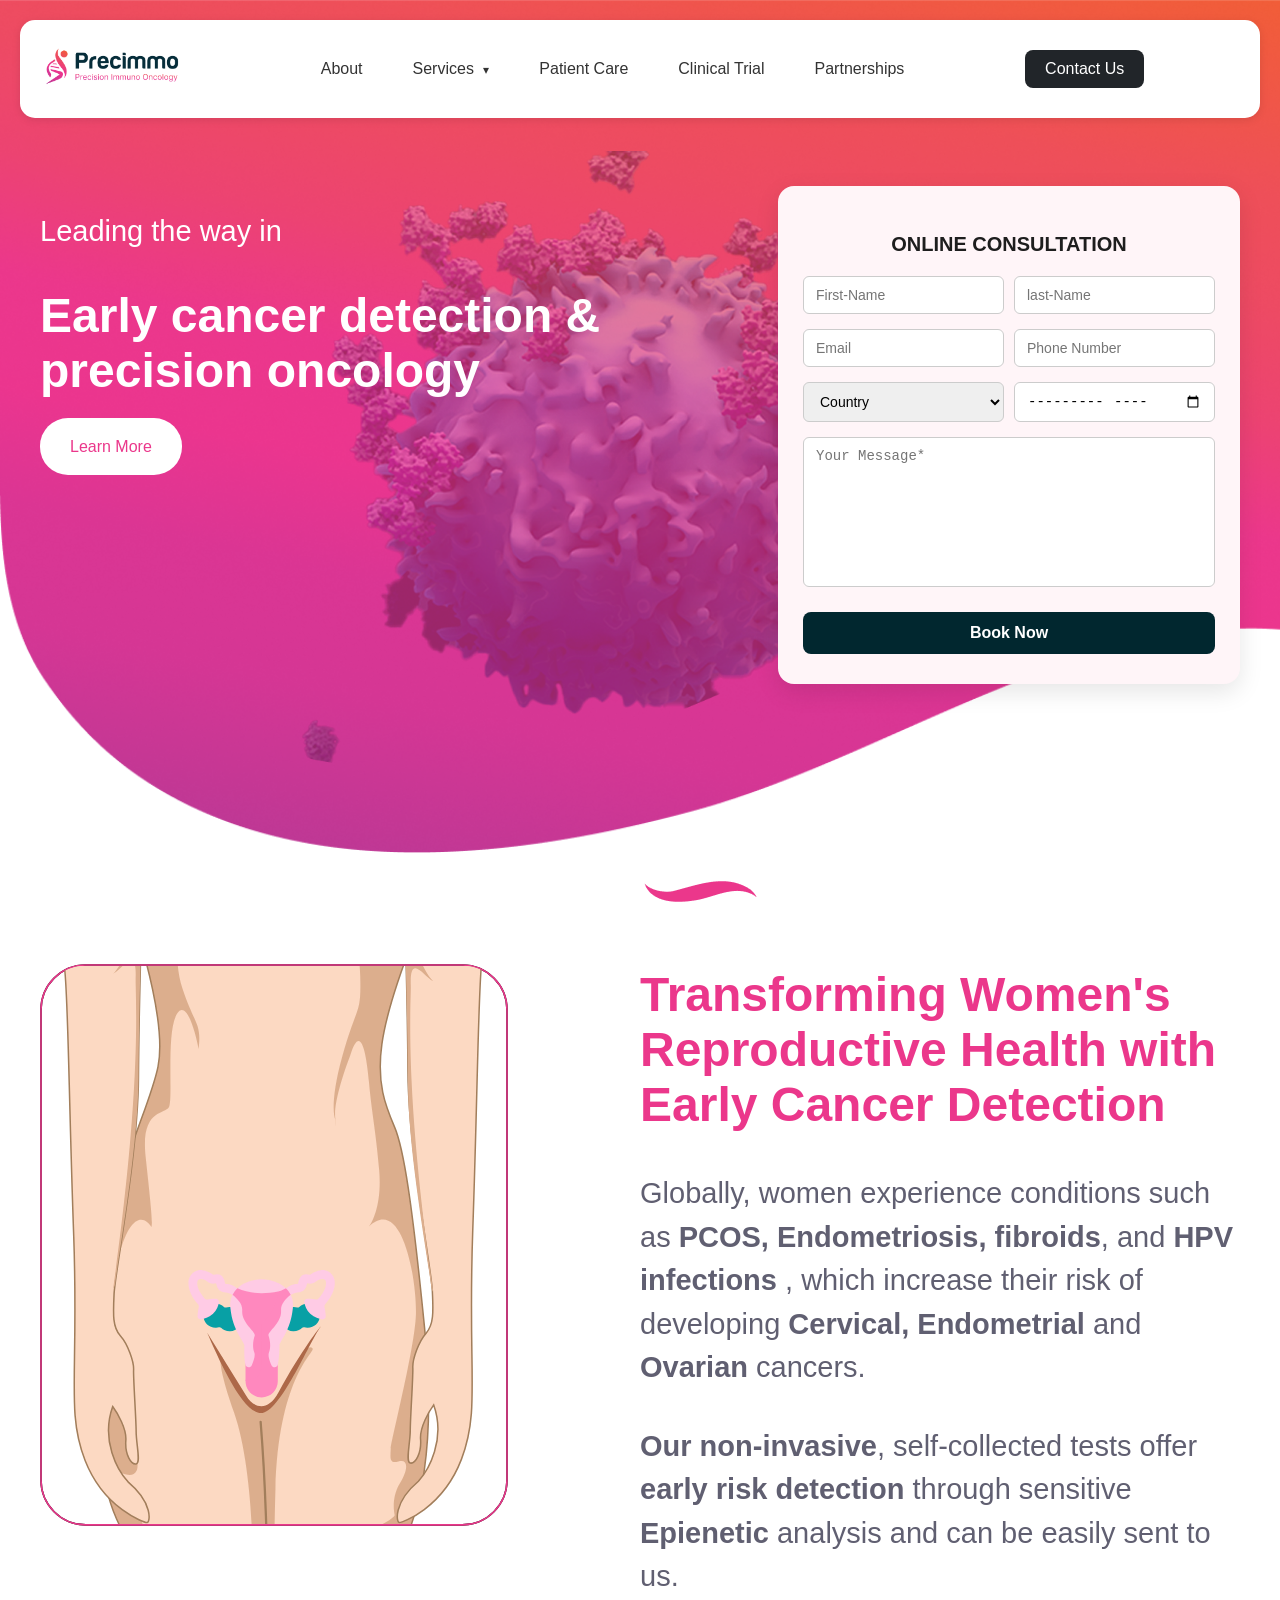
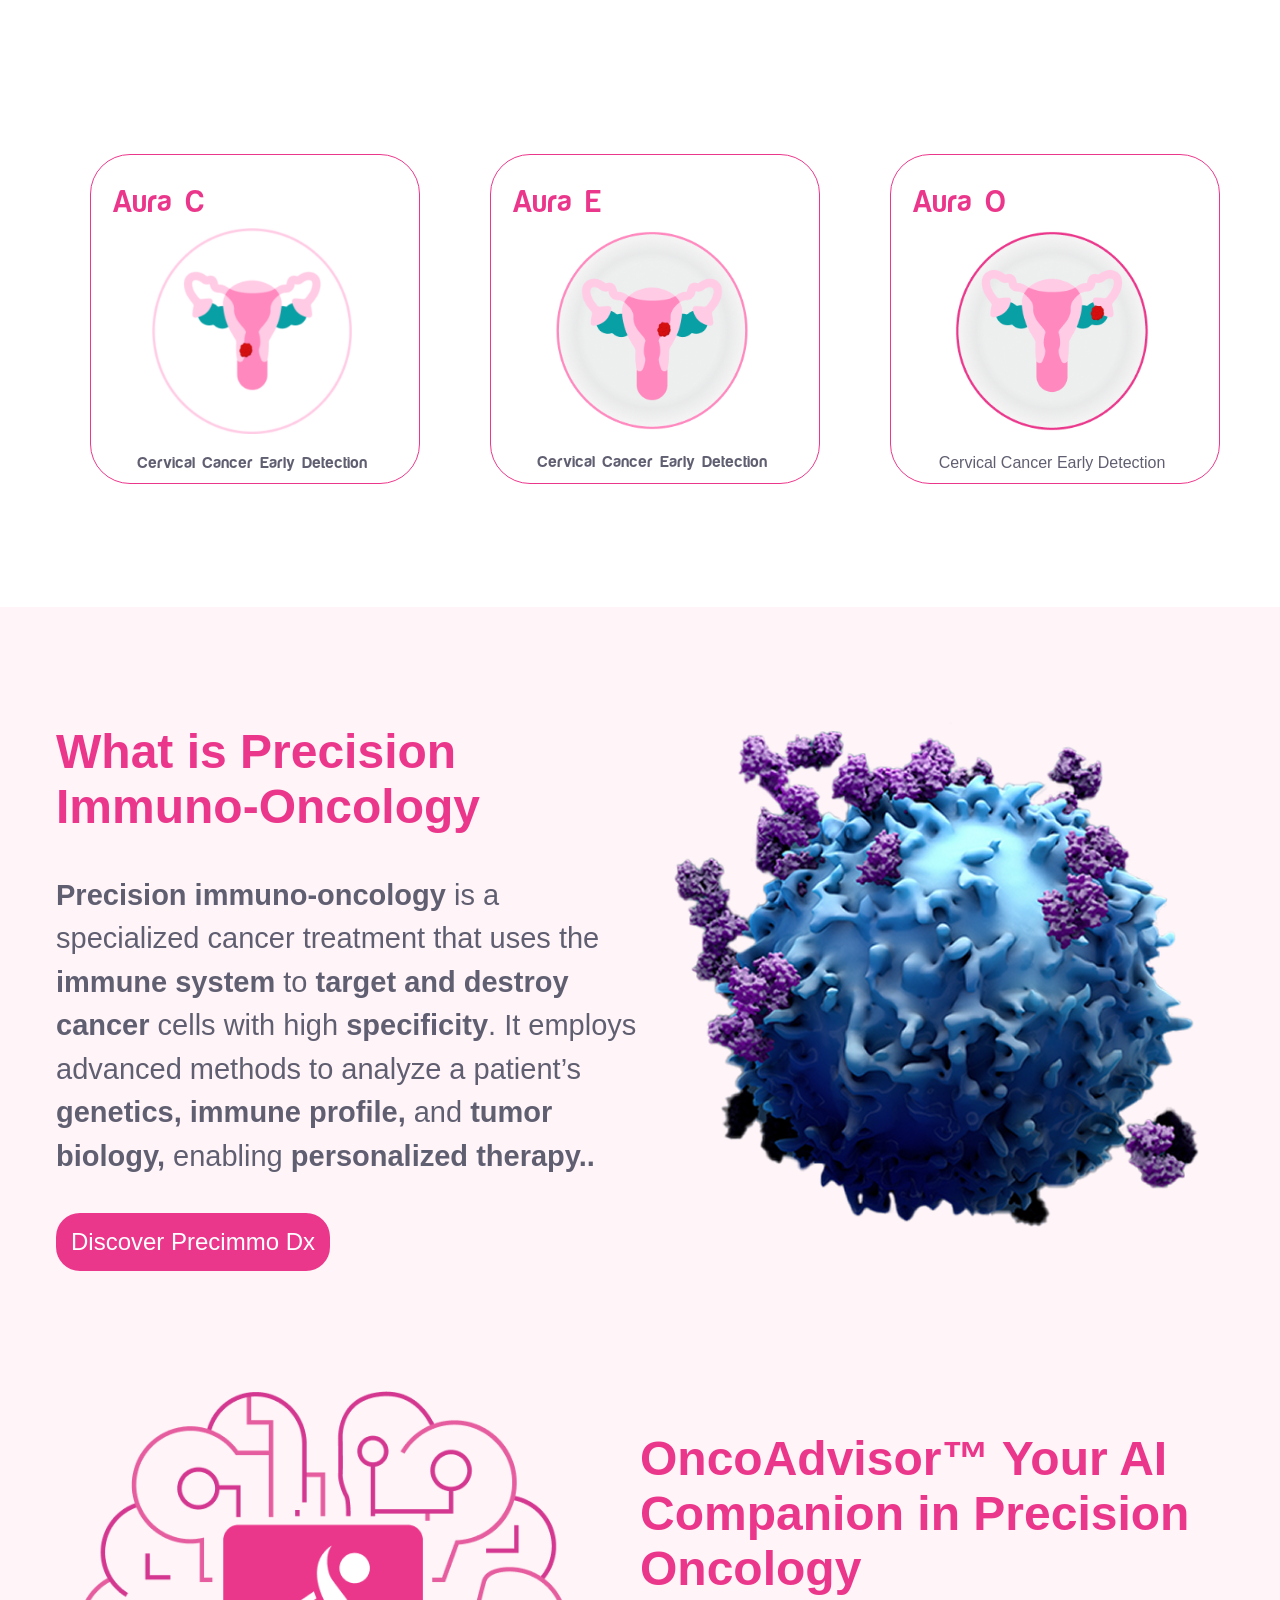
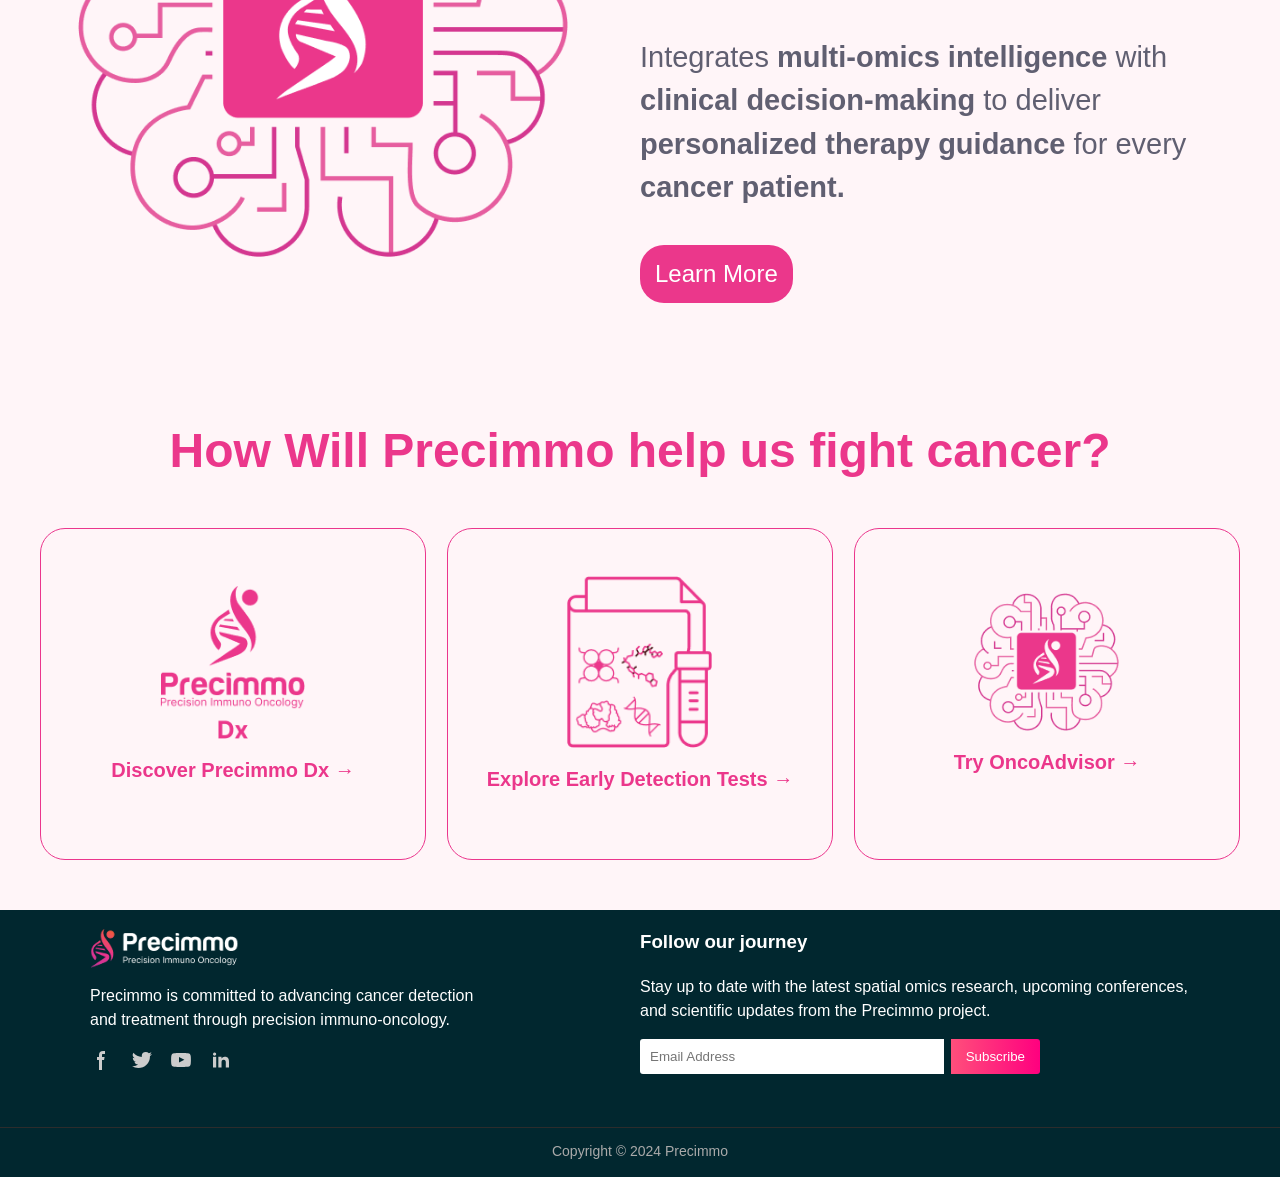
==== index.html @ a1d7a34b "bannerdone" ====
<!DOCTYPE html>
<html lang="en">

<head>
  <meta charset="UTF-8">
  <meta name="viewport" content="width=device-width, initial-scale=1.0">
  <title>Precimmo</title>

  <!-- <link rel="stylesheet" href="https://cdnjs.cloudflare.com/ajax/libs/font-awesome/6.7.2/css/all.min.css"
    integrity="sha512-Evv84Mr4kqVGRNSgIGL/F/aIDqQb7xQ2vcrdIwxfjThSH8CSR7PBEakCr51Ck+w+/U6swU2Im1vVX0SVk9ABhg=="
    crossorigin="anonymous" referrerpolicy="no-referrer" /> -->
  <!-- <link rel="stylesheet" href="https://cdnjs.cloudflare.com/ajax/libs/font-awesome/5.15.3/css/all.min.css" /> -->
  <!-- jQuery CDN (Latest Stable Version) -->
  <!-- <script src="assets/https://ajax.googleapis.com/ajax/libs/jquery/3.7.1/jquery.min.js"></script> -->


  <link rel="stylesheet" href="style.css">



</head>

<body>


  <header>
    <div class="navbar">
      <div class="logo">
        <a href=""> <img src="assets/footer-header/logo.png" alt="Logo"></a>

      </div>




      <ul class="nav-links" id="nav-links">
        <!-- <li><a href="" class="active">Home</a></li> -->
        <li><a href="#" class="active">About</a></li>
        <li class="dropdown">
          <a href="#">Services <span class="arrow">&#9662;</span></a>
          <ul class="dropdown-menu">
            <li><a href="#">Aura O</a></li>
            <li><a href="http://127.0.0.1:5500/AuraC.html">Aura C</a></li>
            <li><a href="http://127.0.0.1:5500/AuraE.html">Aura E</a></li>
          </ul>
        </li>


        <li><a href="#">Patient Care</a></li>
        <li><a href="#">Clinical Trial</a></li>
        <li><a href="#">Partnerships</a></li>



      </ul>
      <div class="contact-btn">
        <button>
          <a href="">Contact Us</a></button>
      </div>
      <div class="hamburger" id="hamburger">
        <span></span>
        <span></span>
        <span></span>
      </div>
    </div>
  </header>




  <!-- hero banner -->
  <section class="main">
    <div class="main4"> <img src="assets/home-page/virus.png" alt="Virus" class="virus-img" /></div>

    <div class="hero">
      <div class="container hero-banner">
        <div class="banner pt-5">
          <p>Leading the way in</p>
          <div class="pera">
            <h1>Early cancer detection & precision oncology</h1>
          </div>


          <a href="#" class="contact-btn">Learn More</a>
        </div>


        <div class="hero-form">
          <div class="form-container">
            <div class="pera">
              <h1>ONLINE CONSULTATION</h1>
            </div>
            <form action="">

              <div class="form-row d-f">
                <input type="text" placeholder="First-Name">
                <input type="text" placeholder="last-Name">
              </div>

              <div class="form-row d-f">
                <input type="mail" placeholder="Email">
                <input type="number" placeholder="Phone Number">
              </div>

              <div class="form-row d-f">
                <select name="Country">
                  <option value="Pakistan">Country</option>
                  <option value="Pakistan">Pakistan</option>
                  <option value="Pakistan">USA</option>
                  <option value="Pakistan">UAE</option>
                </select>

                <input type="month" placeholder="Calender">
              </div>

              <div class="form-row d-f">
                <textarea rows="8" placeholder="Your Message*" required=""></textarea>
              </div>
              <div class="from-row">
                <button class="btn-submit">
                  <a href=""> Book Now</a>

                </button>
              </div>
            </form>
          </div>


        </div>


      </div>


    </div>
  </section>


  <!-- content -->

  <Section class="Transforming">
    <div class="container transform">
      <div class="col-5 content1">
        <div class="image-section">
          <img src="assets/home-page/transforming.svg" alt="">
        </div>
      </div>
      <div class="col-5 top-content">
        <div class="top-image">
          <img src="assets/home-page/wave.png" alt="">
        </div>
        <div class="heading2">

          <h1>Transforming Women's Reproductive Health with Early Cancer Detection</h1>

          <p>Globally, women experience conditions such as <strong> PCOS, Endometriosis, fibroids</strong>, and
            <strong>HPV infections</strong> , which increase their risk of developing <strong>Cervical,
              Endometrial</strong> and <strong>Ovarian</strong> cancers.
          </p>
          <p><strong>Our non-invasive</strong>, self-collected tests offer <strong>early risk detection</strong> through
            sensitive <strong>Epienetic</strong> analysis and can be easily sent to us.</p>
        </div>
      </div>
    </div>


  </Section>



  <!-- Aura Section -->
  <!-- <section class="aura mt-5">
    <div class="container ">
      <div class="card">
        <h4>Aura-C</h4>
        <div class="container">
          <img src="assets/home-page/auraA.png" alt="">
          <p>Cervical Cancer Early Detection</p>
        </div>
      </div>
      <div class="card">
        <h4>Aura-E</h4>
        <div class="container">
          <img src="assets/home-page/AuraE.png" alt="">
          <p>Endometrial CancerEarly Detection</p>
        </div>
      </div>
      <div class="card">
        <h4>Aura-O</h4>
        <div class="container">
          <img src="assets/home-page/AuroO.png" alt="">
          <p>Ovarian cancer early Detection</p>
        </div>
      </div>

    </div>
  </section> -->

  <section>
    <div class="container">

      <div class="animated-card mt-5">
        <div class="flipcard">

          <div class="flipcard-inner card">

            <div class="flipcard-front">
              <div class="flip-title">
                <span class="aura-font"> Aura C</span>
              </div>
              <div class="flipcard-img">
                <img src="assets/home-page/auraA.png" alt="">
                <p class="aura-font">Cervical Cancer Early Detection</p>
              </div>
            </div>


            <div class="flipcard-back">
              <div class="back">
                <div class="flip-heading">
                  <h3>Cervical Cancer Early Detection Kit</h3>
                  <p>
                    Cervical Cancer Early Detection KitPAX1 and JAM3 Dual-Gene Methylation Technology </p>
                  <p>Non-invasive screening of Cervical cancer through Cervical Exfoliated Cells
                  </p>

                </div>
                <div class="flip-bottom1">
                  <div class="flip-image">
                    <img src="assets/home-page/Aura-group.png" width="100%" alt="">
                  </div>
                </div>
              </div>

            </div>

          </div>



        </div>

        <div class="flipcard">

          <div class="flipcard-inner card">

            <div class="flipcard-front">
              <div class="flip-title">
                <span class="aura-font"> Aura E</span>
              </div>
              <div class="flipcard-img">
                <img src="assets/home-page/AuraE.png" alt="">
                <p class="aura-font">Cervical Cancer Early Detection</p>
              </div>
            </div>


            <div class="flipcard-back">
              <div class="back">
                <div class="flip-heading">
                  <h3>Cervical Cancer Early Detection Kit</h3>
                  <p>
                    Cervical Cancer Early Detection KitPAX1 and JAM3 Dual-Gene Methylation Technology </p>
                  <p>Non-invasive screening of Cervical cancer through Cervical Exfoliated Cells
                  </p>

                </div>
                <div class="flip-bottom1">
                  <div class="flip-image">
                    <img src="assets/home-page/AuraE-group.png" width="100%" alt="">
                  </div>
                </div>
              </div>

            </div>

          </div>



        </div>



        <div class="flipcard">

          <div class="flipcard-inner card">

            <div class="flipcard-front">
              <div class="flip-title">
                <span class="aura-font"> Aura O</span>
              </div>
              <div class="flipcard-img">
                <img src="assets/home-page/AuroO.png" alt="">
                <p class="au">Cervical Cancer Early Detection</p>
              </div>
            </div>


            <div class="flipcard-back">
              <div class="back">
                <div class="flip-heading">
                  <h3>Cervical Cancer Early Detection Kit</h3>
                  <p>
                    Cervical Cancer Early Detection KitPAX1 and JAM3 Dual-Gene Methylation Technology </p>
                  <p>Non-invasive screening of Cervical cancer through Cervical Exfoliated Cells
                  </p>

                </div>
                <div class="flip-bottom">
                  <div class="flip-image">
                    <img src="assets/home-page/AuraO-group.png" width="100%" alt="">
                  </div>
                </div>
              </div>

            </div>

          </div>


        </div>

      </div>



    </div>


  </section>



  <div class="wrapper wrap">


    <section class="Discover dis">


      <div class="container">


        <div class="container content ">

          <div class="col-5 contents immuno-oncology">
            <div class="pera">
              <h1>What is Precision
                Immuno-Oncology</h1>
              <p><strong>Precision immuno-oncology</strong> is a specialized cancer treatment that uses the
                <strong>immune system</strong> to <strong>target and destroy cancer</strong> cells with high
                <strong>specificity</strong>. It employs advanced methods to analyze a patient’s <strong>genetics,
                  immune profile,</strong> and <strong>tumor biology,</strong> enabling <strong>personalized
                  therapy..</strong>
              </p>
            </div>
            <button class="Discover-btn"><a href="">Discover Precimmo Dx</a>

            </button>


          </div>

          <div class="col-5 oncology onco2">
            <div class="image-section2 zoom">
              <img src="assets/home-page/oncology-banner copy - Copy 1.png">
            </div>
          </div>
        </div>


      </div>
    </section>

    <section class="Advisor-Section sec-advice mt-5">

      <div class="container">


        <div class="container content ">
          <div class="col-5">
            <div class="image-section3 img-sec sec-image zoom">
              <img src="assets/home-page/man.png" width="94%">
            </div>
          </div>
          <div class="col-5 contents immuno-oncology">
            <div class="pera">
              <h1>OncoAdvisor™
                Your AI Companion in Precision Oncology</h1>
              <p>Integrates <strong>multi-omics intelligence</strong> with <strong>clinical decision-making</strong> to
                deliver <strong>personalized therapy guidance</strong> for
                every <strong>cancer patient.</strong></p>
            </div>
            <button class="Discover-btn">
              <a href=""> Learn More</a>

            </button>


          </div>

        </div>

      </div>


    </section>

    <!-- help Section -->

    <section>

      <div class="container ">
        <div class="heading mt-5">
          <h1>How Will Precimmo help us fight cancer?</h1>
        </div>
        <div class="help-card">

          <div class="card-container image-card">

            <img src="assets/home-page/card1.png" alt="">
            <p>Discover Precimmo Dx →</p>

          </div>

          <div class="card-container image-card">

            <img src="assets/home-page/card2.png" alt="">
            <p>Explore Early Detection Tests →</p>

          </div>

          <div class="card-container image-card">

            <img src="assets/home-page/card3.png" alt="">
            <p>Try OncoAdvisor →</p>

          </div>
        </div>

      </div>
    </section>


  </div>
  <section class="footer-section">
    <footer class="footer">
      <div class="footer-container mt-5">
        <div class="footer-left">
          <br>
          <div class="footer-logo">
            <img src="assets/footer-header/whitelogo.png" alt="Precimmo Logo" />

          </div>
          <p>Precimmo is committed to advancing cancer detection <br>
            and treatment through precision immuno-oncology.</p>


          <div class="footer-social">



            <a href="#"><span><svg class="w-6 h-6 text-gray-800 dark:text-white" aria-hidden="true"
                  xmlns="http://www.w3.org/2000/svg" width="24" height="24" fill="currentColor" viewBox="0 0 24 24">
                  <path fill-rule="evenodd"
                    d="M13.135 6H15V3h-1.865a4.147 4.147 0 0 0-4.142 4.142V9H7v3h2v9.938h3V12h2.021l.592-3H12V6.591A.6.6 0 0 1 12.592 6h.543Z"
                    clip-rule="evenodd" />
                </svg>
              </span></a>
            <a href="#"><span><svg class="w-6 h-6 text-gray-800 dark:text-white" aria-hidden="true"
                  xmlns="http://www.w3.org/2000/svg" width="24" height="24" fill="currentColor" viewBox="0 0 24 24">
                  <path fill-rule="evenodd"
                    d="M22 5.892a8.178 8.178 0 0 1-2.355.635 4.074 4.074 0 0 0 1.8-2.235 8.343 8.343 0 0 1-2.605.981A4.13 4.13 0 0 0 15.85 4a4.068 4.068 0 0 0-4.1 4.038c0 .31.035.618.105.919A11.705 11.705 0 0 1 3.4 4.734a4.006 4.006 0 0 0 1.268 5.392 4.165 4.165 0 0 1-1.859-.5v.05A4.057 4.057 0 0 0 6.1 13.635a4.192 4.192 0 0 1-1.856.07 4.108 4.108 0 0 0 3.831 2.807A8.36 8.36 0 0 1 2 18.184 11.732 11.732 0 0 0 8.291 20 11.502 11.502 0 0 0 19.964 8.5c0-.177 0-.349-.012-.523A8.143 8.143 0 0 0 22 5.892Z"
                    clip-rule="evenodd" />
                </svg>
              </span></a>
            <a href="#"><span><svg class="w-6 h-6 text-gray-800 dark:text-white" aria-hidden="true"
                  xmlns="http://www.w3.org/2000/svg" width="24" height="24" fill="currentColor" viewBox="0 0 24 24">
                  <path fill-rule="evenodd"
                    d="M21.7 8.037a4.26 4.26 0 0 0-.789-1.964 2.84 2.84 0 0 0-1.984-.839c-2.767-.2-6.926-.2-6.926-.2s-4.157 0-6.928.2a2.836 2.836 0 0 0-1.983.839 4.225 4.225 0 0 0-.79 1.965 30.146 30.146 0 0 0-.2 3.206v1.5a30.12 30.12 0 0 0 .2 3.206c.094.712.364 1.39.784 1.972.604.536 1.38.837 2.187.848 1.583.151 6.731.2 6.731.2s4.161 0 6.928-.2a2.844 2.844 0 0 0 1.985-.84 4.27 4.27 0 0 0 .787-1.965 30.12 30.12 0 0 0 .2-3.206v-1.516a30.672 30.672 0 0 0-.202-3.206Zm-11.692 6.554v-5.62l5.4 2.819-5.4 2.801Z"
                    clip-rule="evenodd" />
                </svg>
              </span></a>
            <a href="#"><span><svg class="w-6 h-6 text-gray-800 dark:text-white" aria-hidden="true"
                  xmlns="http://www.w3.org/2000/svg" width="24" height="24" fill="currentColor" viewBox="0 0 24 24">
                  <path fill-rule="evenodd"
                    d="M12.51 8.796v1.697a3.738 3.738 0 0 1 3.288-1.684c3.455 0 4.202 2.16 4.202 4.97V19.5h-3.2v-5.072c0-1.21-.244-2.766-2.128-2.766-1.827 0-2.139 1.317-2.139 2.676V19.5h-3.19V8.796h3.168ZM7.2 6.106a1.61 1.61 0 0 1-.988 1.483 1.595 1.595 0 0 1-1.743-.348A1.607 1.607 0 0 1 5.6 4.5a1.601 1.601 0 0 1 1.6 1.606Z"
                    clip-rule="evenodd" />
                  <path d="M7.2 8.809H4V19.5h3.2V8.809Z" />
                </svg>
              </span></a>
          </div>
        </div>
        <div class="footer-right">
          <h3>Follow our journey</h3>
          <p>Stay up to date with the latest spatial omics research, upcoming conferences, and scientific updates from
            the Precimmo project.</p>
          <div class="footer-input">
            <input type="email" placeholder="Email Address" />
            <button type="submit">
              <a href=""> Subscribe</a>
            </button>
          </div>
        </div>
      </div>
      <div class="footer-bottom">
        Copyright © 2024 Precimmo
      </div>
    </footer>
    <br>
  </section>


  <script>
    const hamburger = document.getElementById("hamburger");
    const navLinks = document.getElementById("nav-links");

    hamburger.addEventListener("click", () => {
      hamburger.classList.toggle("active");
      navLinks.classList.toggle("active");
    });
  </script>






</body>

</html>
---- style.css ----
@font-face {
  font-family: 'Harabara Mais';
  src: url('assets/fonts/Harabara\ Mais\ Demo.otf') format('truetype');
  font-weight: normal;
  font-style: normal;
}

@font-face {
  font-family: 'Inter',sans-serif;
  src: url('assets/fonts/inter/Inter-Medium.ttf') format('truetype');
  font-weight: normal;
  font-style: normal;
}
:root{
  --background-color: #FFF5F8;
  --text-color: #EB378B;
}
.aura-font{
    font-family: 'Harabara Mais', 'sans-serif';
    font-weight: 100;
}
body {
    margin: 0;
    padding: 0;
    font-family: 'Inter', sans-serif;
  }
.grey{
  color:#605F71 ;
}
  p{
    color: #605F71
  }
  .hero-banner p{
color: #fff !important;
font-size: 29px;
margin-bottom: 0%;
  }
.pera p,
.heading2 p{
  margin-bottom: 35px;
  font-size: 29px;
  line-height: 1.5;
}
.d-f{
  display: flex;
}.mb-5{
  margin-bottom: 100px;
}
.pb-5
{
  padding-bottom: 100px;
}
  .mt-5{
  margin-top: 120px;
}
  .r{
    background-color: red;
  }
  .g{
    background-color: green;
  }
  .container {
    max-width: 1200px;
    margin: 0 auto;
    padding: 0 16px;
  }
  header {
    background: #ffffff;
    padding: 10px 20px;
    border-radius: 15px;
    max-width: 1200px;
    position: relative;
    z-index: 2;

    margin: 20px auto; 
    box-shadow: 0 2px 8px rgba(0,0,0,0.1);
  }
  .navbar {
    display: flex;
    align-items: center;
    justify-content: space-between;
  }
  .logo img {
    width: 150px; 
    height: auto;
  }
  .nav-links {
    display: flex;
     list-style: none;
     margin: 0px;
   align-items: center;
  }
  .nav-links li a {
    text-decoration: none;
    color: #333;
    font-weight: 500;
    padding: 0 25px;
    font-size: 16px;
    transition: color 0.3s;
  }
  .nav-links li a:hover {
    color: var(--text-color) 
  }
  a{
    text-decoration: none;
    color:#fff;
  }
  .contact-btn button {
    background: #212529;
    color: #ffffff;
    border: none;
    padding: 10px 20px;
    border-radius: 8px;
    cursor: pointer;
    font-size: 16px;
    transition: background 0.3s;
  }
  .contact-btn button:hover {
    background: #343a40;
  }
/* Dropdown base */
.dropdown {
  position: relative;
}

.dropdown-menu {
  position: absolute;
  top: 217%;
  left: 0;
  background: #ffffff;
  padding: 10px 0;
  border-radius: 8px;
  min-width: 160px;
  box-shadow: 0 4px 12px rgba(0,0,0,0.1);
  opacity: 0;
  visibility: hidden;
  /* transform: translateY(10px); */
  transition: all 0.3s ease;
  z-index: 1;
}
.arrow {
  font-size: 12px;
  margin-left: 5px;
  transition: transform 0.3s ease;
  display: inline-block;
}

/* Rotate arrow when hovering */
.dropdown:hover .arrow {
  transform: rotate(180deg);
}

.dropdown:hover .dropdown-menu {
  opacity: 1;
  visibility: visible;

}

.dropdown-menu li {
  list-style: none;
}

.dropdown-menu li a {
  display: block;
  padding: 10px 20px;
  color: #333;
  font-size: 14px;
  text-decoration: none;
  transition: background 0.2s;
}

.dropdown-menu li a:hover {
  background-color: #f7f7f7;
  color: var(--text-color);
}


  /* hero banner */

  
  .main{
    height:824px;
    /* margin-top: 55px; */
    padding-top: 29px;
    background: url(assets/home-page/backgroung.png);
    background-repeat: no-repeat;
   object-fit: contain;
    width: 100%;
    background-size: cover;
 position: absolute;
 top: 0px;   
}
.main4 {
  position: absolute;
  top: 0;
  left: 0;
  width: 100%;
  height: 100%;
  z-index: 1;
  overflow: hidden;
  pointer-events: none;
}

.virus-img {
  width:85%; /* or whatever width fits your design */
  position: absolute;
  top: 17%;
  left: 50%;
  transform: translateX(-50%);
  animation: virusPop 3s ease-in-out infinite;
  opacity: 0.95;
}



@keyframes virusPop {
  0%, 100% {
    transform: translateX(-50%) scale(1);
    opacity: 0.95;
  }
  50% {
    transform: translateX(-50%) scale(1.05);
    opacity: 1;
  }
}
.hero-banner p{
  position: relative;
  z-index: 2;
}
  .hero{
    display: flex;
margin-top: 8%;  
  }
.banner{
  color:#fff;
  width: calc(100% / 2);
}  

.banner h1{
      font-size: 48px;
    z-index:2;
    position: relative;
}
.title h1{
  font-size: 48px;
}
.contact-btn{
color:#EB378B;
background-color: #fff;
padding: 20px 30px;
border-radius: 28px;
text-decoration: none;
}
/* formm */
.form-container {
  /* width: 300px; */
  background: var(--background-color);
  border-radius: 16px;
  box-shadow: 0px 8px 24px rgba(0, 0, 0, 0.1);
  padding: 30px 25px;
  position: relative;
  z-index: 2;
  
}
.hero-banner{
  display: flex;
  justify-content: space-between;
  margin-top: 55px;
}
.form-container h1 {
  font-size: 20px;
  font-weight: 700;
  text-align: center;
  margin-bottom: 20px;
  color: #1e1e1e;
}

form {
  display: flex;
  flex-direction: column;
  gap: 15px;
}

.form-row {
  display: flex;
  gap: 10px;
}

.form-row input,
.form-row select,
.form-row textarea {
  flex: 1;
  padding: 10px 12px;
  border: 1px solid #ccc;
  border-radius: 6px;
  font-size: 14px;
  outline: none;
  width: calc(100% / 2);
}
.row-form input{
  box-shadow: 0 5px 6px rgba(0,0,0,0.1);
}

textarea {
  resize: none;
  min-height: 80px;
}

.btn-submit {
  background-color: #01272f;
  color: white;
  font-size: 16px;
  padding: 12px 109px;
  border: none;
  border-radius: 8px;
  margin-top: 10px;
  cursor: pointer;
  width: -webkit-fill-available;
  font-weight: 600;
  transition: background 0.3s;
}

.btn-submit:hover {
  background-color: #034050;
}

/* content */


.content{
justify-content: space-between;
display: flex;

}
.top-content{
  display: flex;
  flex-direction: column;
}
.heading2 h1,

.content h1
{
  font-size: 48px;
  color: var(--text-color);
  text-align: start;
}
.Transforming{
  margin-top: 65%;
}

.trans{
  margin-top: 7% !important;
}
.transform{
  display: flex;
  justify-content: space-between;
align-items: center;
}
.top-content{
  width: calc(100% /2);
}

.content1{
  width: calc(100% /2);

}

/* Aura section */

/* .aura .container{
  display: flex;
  justify-content: center;
  flex-direction: inherit;
  gap:17px;
  flex-wrap: wrap;
} */

.flip-title{
  text-align: start;
  color:var(--text-color);
  font-size: 29px;
  padding: 10px;
}
.flipcard-img img{
  width: 200px;
}
.flipcard {
  background-color: transparent;
  width: 300px;
  height: 300px;
  perspective: 1000px;
}
.flipcard-inner {
  position: relative;
  width: 300px;
  height: 300px;
  text-align: center;
  transition: transform 0.6s;
  transform-style: preserve-3d;
  /* box-shadow: 0 4px 8px 0 rgba(0,0,0,0.2); */
}
.flip-heading h1{

    font-family: 'Harabara Mais';
    font-weight: 100;

}
.flip-heading p{
  color:var(--text-color);
  text-align: start;
  
    /* font-family: 'Harabara Mais', 'sans-serif'; */

}
.flipcard:hover .flipcard-inner {
  transform: rotateY(180deg);
}
.animated-card{
  display: flex;
  justify-content: space-around;
}
.flipcard-front {
  position: absolute;
  width: 300px ;
  height: 300px;
  top: 20px;
  bottom: 0px;
  right: 17px;
  -webkit-backface-visibility: hidden;
  backface-visibility: hidden;
}
.flipcard-back{
  position: absolute;
  width:auto;
  width: 300px ;  -webkit-backface-visibility: hidden;
  height: 300px;
  top: 9px;
  bottom: 0px;
  transform: rotateY(180deg);

  right: 17px;
  backface-visibility: hidden;
}

.back{
  width: 300px;
  height: 300px;
  display: flex;
  flex-direction: column;
  gap: 30px;
}

/* .flip-bottom{
  background-color: var(--text-color);
  border-bottom-left-radius: 25px;
  border-bottom-right-radius: 25px;
} */
.flip-image{
  display: flex;
  justify-content: space-between;
}.flip-image :nth-child(2){
  object-fit: contain;
}
.card{
  border-radius: 40px;
  border:solid 1px var(--text-color);
  padding: 14px;
  display: flex;
  flex-direction: column;
}
.image-section {
  flex: 1;
  text-align: center;
    width: 65%; 

  /* border: 1px solid #EB378B; */
  /* border-radius: 45px; */
}


/* .image-section2{
  display: flex;
  justify-content: center;
} */

.image-section img {
  max-width: 100%;
  height: auto;
  /* border-radius: 45px; */
}

/* .aura 3h4{
  color: #EB378B;
} */

.aura-tag{
  background-color: var(--text-color);
  display: flex;
  justify-content: space-between;
  border-bottom-left-radius: 25px;
  border-bottom-right-radius: 25px;
}
.aura-tag img{
  object-fit: contain;
}.flip-card-back{
  background-color: var(--background-color);
border-radius: 25px;
}

.aura-flex{
  display: flex;
}

.wrapper{
 background-color: var(--background-color); 
 padding-top: 7%;
}

/* Disvover Section */

.Discover-btn{
  background-color:var(--text-color);
  color: #fff;
  font-size: 24px;
padding: 15px;
border-radius: 24px;
width: max-content;
border: none;
}
.oncology{
  display: flex;
  width: calc(100% /2);
  align-items: center;
    justify-content: center;
}.zoom {
  transition: transform .2s; /* Animation */
  margin: 0 auto;
  display: flex;
  align-items: end;
}

.zoom:hover {
  transform: scale(1.1); /* (150% zoom - Note: if the zoom is too large, it will go outside of the viewport) */
}

.Discover{
  margin-top: 60%;
}
.dis{
  margin-top: 12% !important;
  padding-top: 6%;
}
.image-section2{
      display: flex;

    justify-content: end;
}
.contents{
  width:calc(100% /2);
  display: flex;
  flex-direction: column;
  justify-content: center;
  align-items: start;
}


/* 
Advisor Section */
.image-section3{
  justify-content: end;
  display: flex;
}
.img-sec{
  justify-content: start;
}
.crdimg{
  object-fit: contain;
}
.crd{
  width: 220px;
}
/* help Section */

.heading h1,
.card-container p {
  text-align: center;
  color:var(--text-color);
    /* font-size: 30px; */
}
.card-container p{
  font-size: 20px;
  font-weight: bold;
}
.card-container{
  /* border: 1px solid #EB368D;
  margin-left: 20px;
  padding: 50px;
  display: flex;
  flex-direction: column;
  align-items: center;
 width: calc(100% /3);

  justify-content: center;  border-radius: 25px; */

  border: 1px solid #EB368D;
    padding: 25px;
    display: flex;
height: 332px;
    flex-direction: column;
    align-items: center;
    width: calc(100% / 3 - 14px);
    justify-content: center;
    border-radius: 25px;
    box-sizing: border-box;
}
.help-card .card-container:nth-child(2) img {
    width: 120px;
    /* object-fit: none; */
}
.help-card{
  display: flex;
  justify-content:space-between; 
  /* flex-wrap: wrap; */


}
.card-container img{
  width: fit-content;
    object-fit: contain;

}.image-card img{
  width: 145px !important;
    object-fit: contain;
}

 .wrap{
  padding-bottom: 50px;
padding-top: 0%;
} 


   /* footer section */
   .footer-section{
    background-color: #01272f;
  }

  .footer-container {
    max-width: 1100px;
    margin: 0 auto;
    display: flex;
    flex-wrap: wrap;
    justify-content: space-between;
    align-items: flex-start;
    background-color: #01272f;
  }

  .footer-left, .footer-right {
    flex: 1;
    min-width: 280px;
    margin-bottom: 20px;
  }
  .footer-right h3,
  .footer-right p ,
  .footer-left p{
    color: #fff;
    line-height: 1.5;
  }
  

  .footer-logo {
    display: flex;
    align-items: center;
    margin-bottom: 10px;
  }

  .footer-logo img {
    height: 40px;
    margin-right: 10px;
  }

  .footer-social a img {
    filter: invert(1); 
      width: 23px;
      height: auto;
     justify-content: baseline;

    
   
  }

  .footer-social a {
    margin-right: 10px;
    color: #ccc;
    text-decoration: none;
    font-size: 20px;
  }

  .footer-social a:hover {
    color: #ff3385;
  }

  .footer-input {
    display: flex;
    max-width: 400px;
  }

  .footer-input input[type="email"] {
    flex: 1;
    padding: 10px;
    border: none;
    border-radius: 3px 0 0 3px;
  }

  .footer-input button {
    background: linear-gradient(to right, #ff4f7b, #ff007f);
    color: white;
    border: none;
    padding: 10px 15px;
    border-radius: 0 3px 3px 0;
    cursor: pointer;
    margin-left: 7px;
  }

  .footer-bottom {
    text-align: center;
    margin-top: 30px;
    color: #aaa;
    font-size: 14px;
    border-top: 1px solid #2c2c2c;
    padding-top: 15px;
  }
  /* footer end */




 

  @media only screen and (max-width: 767px) {
.title h1{
  font-size: 30px;
}
.trail
.mt-5{
  
  margin-top: 70px;
  
  }
  .Advisor-Section{
    margin-top: 132%  ;
  }.Advisor-Section{
    margin-top: 30%;
  }
  .help-card{
    justify-content: center;
  }
.card-container{
  width: calc(100% /1);

}

    .top-content{
      margin-top: 55px;
    }
.image-section{
  width: 300px;
/* margin-top: 201px; */
}
.img{
  margin-top: 0px;
}.trail{
  padding: 12px !important;
  line-height: 1.5
}
    .hamburger {
      display: flex;
      flex-direction: column;
      justify-content: space-between;
      width: 30px;
      height: 22px;
      cursor: pointer;
      z-index: 1001;
    }
    
    .hamburger span {
      display: block;
      height: 4px;
      background: #333;
      border-radius: 2px;
      transition: 0.3s;
    }
    .nav-links {
      display: none;
    }
    
    .nav-links.active {
      display: flex;
      flex-direction: column;
      background: white;
      position: absolute;
      top: 104px;
      right: 0;
      align-items: start;
      width: 200px;
      padding: 10px;
    }
.form-container{
  width: 294px;
}
.btn-submit{
      padding: 9px 106px;

}
.Therapy{
  flex-direction: column;
}

.hero-banner,
.content,
.transform{ 
  flex-direction: column;
}
.banner,
.top-content,
.contents{
  
  width: calc(100% / 1);
}
    .hero-form{
      width: 100%;
    display: flex;
    justify-content: center;
    align-items: center;
    margin-top: 55px;
    }
    .image-section3 {
      display: flex;
  
      justify-content: center;
  }
.animated-card{
  flex-direction: column;
  align-items: center;
  gap: 50px;
}
.flipcard{
  width: 336px;
}


}

  
@media screen and (min-width: 1500px) {
  h1{
    font-size: 20px;
  }
  .main{
    height: 1500px;

  }
}
@media screen and (min-width:320px)and (max-width:768px){
    .help-card,
  /* .hero,  */

   .transform
 {
    flex-wrap: wrap;
   gap: 22px; 
  }

 
.sec{
  display: flex;
    justify-content: center;
    align-items: center;
    margin-right: 22px;

}
  .hamburger {
    display: flex;
    flex-direction: column;
    justify-content: space-between;
    width: 30px;
    height: 22px;
    cursor: pointer;
    z-index: 1001;
  }
  
  .hamburger span {
    display: block;
    height: 4px;
    background: #333;
    border-radius: 2px;
    transition: 0.3s;
  }
  .nav-links {
    display: none;
  }
  
  .nav-links.active {
    display: flex;
    flex-direction: column;
    background: white;
    position: absolute;
    top: 104px;
    right: 0;
    align-items: start;
    width: 200px;
    padding: 10px;
  }
  

  
}
      
/*------------------- Page Aura -C  ---------------*/

.main2{
  background:url(assets/Aura-E/curve.png)center no-repeat, url(assets/home-page/backgroung.png) center no-repeat;
padding-top: 1px;
}
.main2 p{
  margin-bottom:30px;
}
.hero-banner{
  margin-bottom: 477px;
}
.invasive-box,
.chart-card,
.game-chaner,
.trail{
  background: #fff0f6;
  border-radius: 20px;
  box-shadow: 0 4px 10px rgba(0, 0, 0, 0.1);
  text-align: center;
  padding: 25px;

}


/* ..insanive  */







.steps {
  display: flex;
  flex-wrap: wrap;
  justify-content: space-between;
  /* gap: 2rem; */
}

.step {
  /* flex: 1 1 200px; */
  background: #fff;
  border-radius: 50%;
  padding: 50px;
  box-shadow: 0 2px 8px rgba(0, 0, 0, 0.08);
  position: relative;
  transition: transform 0.3s;
  width:  173px;
    transition: transform 0.3s;
    height: 159px;
    z-index: 0;
}

.step:hover {
  transform: translateY(-5px);
}

.step::after {
  content: "";
  position: absolute;
  top: 127px;
  left: 325px;
  transform: translateX(-50%);
  width: 109px;
  height: 21px;
  background-color:var(--text-color);
  z-index: 5;}
.step:last-child::after {
  display: none;
}


.step-number{

background-color: #C737EB;  
  padding: 8px;
  color: #fff;
  border-radius: 20px;
  position: absolute;
  top: -5%;
  right: 40%;
}
/* .icon img {
  width: 48px;
  height: 48px;
  margin-bottom: 2pxy;
} */
.title h1,
.title p{
  text-align: center;
  color: var(--text-color);
}
.step-title{
  font-size: 20px !important;
}

/* game changer section */
.row{
  display: flex;
  /* justify-content: space-between; */
}



.ESMO{
  position: relative;
}


.col3{
  display: flex;
  justify-content: start;
flex-direction: column;
text-align: start;
width: calc(100% /2.5);
border-right: 2px dotted var(--text-color);
border-bottom: 2px dotted var(--text-color);
padding: 25px;
}
.row :last-child{
  border-right: none;
}

.col3 p{
  text-align: start;
  color: #605F71;
  font-size: 20px;
}
.receive p{
  font-size: 18px;
  font-weight: 100;
}
.title p{
  font-size: 29px;
  line-height: 1.5;
}
.col3 h3{
  color: var(--text-color);
}
.fill {
  background:var(--text-color);
  height: 100%;
  /* border-radius: 6px; */
}
.percent {
  min-width: 50px;
  text-align: right;
}
.bar {
  background: rgba(86, 10, 129, 0.1);
  justify-content: flex-start;
  /* border-radius: 100px; */
  align-items: center;
  position: relative;
  /* padding: 0 5px; */
  display: flex;
  height: 23px;
  width: 500px;
}
.certified {
  display: flex;
  justify-content: space-between;
  align-items: baseline;
}
@keyframes load1 {
  0% { width: 0; }
  100% { width: 96%; }
}

@keyframes load2 {
  0% { width: 0; }
  100% { width: 89%; }
}
@keyframes load3 {
  0% { width: 0; }
  100% { width: 87%; }
}

@keyframes load4 {
  0% { width: 0; }
  100% { width: 95%; }
}
.accuracy .bar-group {
  display: flex;
  align-items: center;
  margin-bottom: 8px;
  gap: 8px;
}
.bar-group{
  display: flex;
    align-items: center;
    margin-bottom: 8px;
    gap: 8px;

}
.div{
  justify-content: center;
}
  
  /* Clinical Trial */
.trail{
  padding: 70px;
}

  .trail p,
  .Recieve p{
    color: #605F71;
  }
  .Clinical{
    background-color: var(--text-color);
    border-radius: 25px;
    color: #fff;
    padding: 12px;position: absolute;
    top: 95%;
    left: 45%;
    font-weight: 400;
  }
  /* what You Recieve */
  .Recieve h3{

    color: var(--text-color);
  }




  /* Mobile (portrait) */

@media (max-width: 480px) {
  .dis{
        margin-top: 23% !important;
  }
body{
  /* background-color: red; */

}.hero-banner{
  padding-right: 0%;
}
.virus-img

 {
    width: 160%;
    position: absolute;
    top: 17%;
    left: 55%;}
.onco2{
 width: calc(100% /1) !important;
} .onco2 img{
  width: 100%;
}
.hero{
  margin-top: 28%;
      width: -webkit-fill-available;
}
.content1 {
    width: calc(100% / 1);
}
.Transforming {
    margin-top: 272%;}

    .heading2 h1, .content h1,
    .heading h1 {
    font-size: 30px !important;
    }
    .heading2 p, .content p {
   font-size: 18px;
    }

.animated-cards{
  flex-direction: column;
align-items: center;
}
.animated-cards .flip-card{
  width:calc(100% /1);
}
.Discover{
  margin-top: 170%;
}
.cover{
  margin-top: 190%;
}
.med{
  gap:26px;
}

.image{
  padding:0px !important;
}
.image img{
    width: 296px;
}
.Therapy{
  flex-direction: column;
  justify-content: center;
  align-items: center;
}
.steps{
  justify-content: center;
  gap: 26px;
}.cards-animation{
  flex-direction: column;
}
.card-flip{
  width: calc(100%  /1 );
}

.step::after {
  display: none;
}

.Therapy{
  flex-direction: column;
  justify-content: center;
  gap: 25px;

  align-items: center;
}

.target{
  width: 100%;
  margin-left: 0px;
}
.Therapy .target{
  width: auto;
}
.help-card .card-container:nth-child(2) img{
  width: 69px;
}
.aura{
  width: calc(100% / 1);
}
.col-5.oncology.aura > .image-section2  {
  display: flex;
  justify-content: start;
}

  .chart-body::before{
      left: 97px !important;
}
}

/* Mobile (landscape) and small tablets */
@media (min-width: 481px) and (max-width: 767px) {
  body{
    /* background-color: green; */
  }
 .Transforming{
    margin-top: 134%;
  }
.animated-cards .flip-card{
    flex-direction: column;
  }
  .step:nth-last-child(3)::after {
    display: none;
  }
  .Therapy{
    flex-direction: column;
    justify-content: center;
    gap: 25px;

    align-items: center;
  }

  .target{
    width: 100%;
  }
  .Therapy .target{
    width: auto;
  }
    .chart-body::before{
      left: 165px !important;
}
}

/* Tablets (portrait) */
@media (min-width: 768px) and (max-width: 1024px) {
body{
  /* background-color: yellow; */
}
.immuno-oncology{
  width: calc(100% /1) !important;
}
.sec-image{
 display: flex;
  justify-content: end;
}
.hamburger {
  display: flex;
  flex-direction: column;
  justify-content: space-between;
  width: 30px;
  height: 22px;
  cursor: pointer;
  z-index: 1001;
}

.hamburger span {
  display: block;
  height: 4px;
  background: #333;
  border-radius: 2px;
  transition: 0.3s;
}
.nav-links {
  display: none;
}

.nav-links.active {
  display: flex;
  flex-direction: column;
  background: white;
  position: absolute;
  top: 104px;
  right: 0;
  align-items: start;
  width: 200px;
  padding: 10px;
}
.Transforming{
  margin-top: 100%;
}.image-section {
    width: 327px;
}
.animated-card{
    display: flex;
    justify-content: center;
    align-items: center;
    flex-wrap: wrap;
    gap: 50px;
}

.Discover {
    margin-top: 77%;
}
.step::after {
display: none;
}
.step:nth-last-child(2)::after {
  display: none;
}

.Therapy{
  flex-direction: column;
  justify-content: center;
  gap: 25px;

  align-items: center;
}

.target{
  width: 100%;
}
.Therapy .target{
  width: auto;
}
  .chart-body::before{
     left: 197px !important;
}


}

/* Tablets (landscape) and small desktops */
@media (min-width: 1025px) and (max-width: 1200px) {
 body{
  /* background-color: blue; */
 }
 .virus-img {
    width: 91%;
    position: absolute;
    top: 22%;
    left: 50%;}
 .step:nth-last-child(2)::after {
  display: none;
}
.chart-body::before{
      left: 224px !important;
}

}

/* Desktops and above */
@media (min-width: 1201px) {
  body{
    /* background-color: orange; */
  }
  .image-section{
    
    width: 78%;

  }.sec-image{
    width: 92%;
  }

  .chart-body::before{
      left: 265px !important;
}
.zoom img{
  width: 98%;
}
.Transforming{
  margin-top: 58%;
}

}






/* ----------------Personalized page------------- */
.colored{
  background-color: #EB368D;
}
.colored p{
  color: #fff !important;
}
.div-btn{
  display: flex;
  justify-content: center;
 
}.butn{
  padding: 12px;
  border-radius: 28px;
  background-color:var(--text-color);
  color: #fff;
  border: none;
  margin-top: 15px;
  font-size: 16px;

}
.heading h1{
  font-size: 48px;
  margin-bottom: 50px;
}
.img{
  border: none;
}.target{
  display: flex;
  flex-direction: column;
  justify-content: space-between;
  align-items: center;
  border: 1px solid #EB368D;
width: calc(100% /2);
/* margin-left: 25px; */
border-radius: 35px;}
.Therapy{
  display: flex;
gap: 26px;
  justify-content: space-between;

}
.line{
  background-color: #EB368D;
  border-bottom-left-radius: 35px;
  border-bottom-right-radius: 35px;
  padding: 25px;

}.image{
  padding: 25px;
}
.line p{
  color: #fff;
}/* ----flip transition ----*/
 .card-container img{
  width: 100px;
}
 .flip-head h5{
  color: var(--text-color);
}
.animated-cards .flip-card:nth-of-type(2) .flip-card-back .flip-head h5 {
  color: #fff;
}


.flip-head p{
  color: #747282;
  font-size: 12px;
}.flip:nth-child(2) img{
  width: 75px;

} 
.flip-card {
  background-color: transparent;
  width: calc(100% / 3);
  height: 300px;
}

.flip-card-inner {
  position: relative;
  width: 100%;
  height: 100%;
  text-align: center;
  transition: transform 0.6s;
  transform-style: preserve-3d;
}

.flip-card:hover .flip-card-inner {
  transform: rotateY(180deg);
}

.flip-card-front, .flip-card-back {
  position: absolute;
  width: 100%;
  height: 100%;
  backface-visibility: hidden;
}



.flip-card-back {
  transform: rotateY(180deg);}

 .flip-card-back .card-container {
  width: 100%;
  height: 100%;
}

.animated-cards{
  display: flex;
  justify-content: space-between;
  gap: 23px;

}

/* ----------------Aura E -----------------*/
   /* .chart-card {
      background: white;
      padding: 30px 40px;
      border-radius: 20px;
      box-shadow: 0 10px 30px rgba(0, 0, 0, 0.1);
      max-width: 700px;
      width: 100%;
    } */
.Endometrial {
  width: calc(100% / 5);
  border: 1px solid var(--text-color);
  flex-direction: column;
  padding: 1%;
  display: flex;
  justify-content: space-between;
  font-size: 14px;
  margin-bottom: 25px;
}

.Benign {
  display: flex;
  align-items: center;
  gap: 8px;
}

.Endometrial-cancer {
  width: 14px;
  height: 14px;
  border-radius: 3px;
}

.color-primary { background-color: #f86aa1; }
.color-secondary { background-color: #f4c8dc; }

.bar-row {
  display: flex;
  align-items: center;
  padding: 15px 0;
  gap: 26px;
}

.bar-row p {
  font-weight: 400;
}

.bar-label {
  width: 20%;
  font-weight: 600;
  font-style: italic;
  color: #333;
  text-align: start;
}

.bar-container {
  flex-grow: 1;
  /* position: relative; */
  /* margin: 0 20px; */
  height: 20px;
}

.bar-segment {
  height: 25px;
}

.bar-primary {
  background-color: var(--text-color);
}

.bar-secondary {
  background-color: #FFB5D8;
}

.bar-values {
  width: 60px;
  text-align: right;
  font-size: 13px;
  color: #444;
}

.chart-title {
  text-align: center;
  margin-top: 30px;
  font-size: 35px;
  font-weight: bold;
  color: #e54287;
}

.chart-description h3 {
  text-align: center;
  font-size: 29px;
  font-weight: 400 !important;
  margin-top: 10px;
  color: #555;
  line-height: 1.6;
}
.receive-card p{
font-size: 18px;
font-weight: 100;
line-height: 1.4;
}
/* .chart-description strong {
  font-weight: bold;
} */

.cta-button {
  display: block;
  margin: 30px auto 0;
  background: #e54287;
  color: white;
  padding: 10px 20px;
  border-radius: 30px;
  text-decoration: none;
  font-weight: 500;
  width: max-content;
}

.chart-body {
  position: relative;
  display: flex;
  flex-direction: column;
}

.chart-body::before {
  content: '';
  position: absolute;
  top: 0;
  bottom: 0;
  left: 20%; 
  width: 1px;
  border-left: 1px dotted #aaa;
  opacity: 0.6;
  z-index: 1;
}

/* -------order form----  */
.Order-form{
  background-color:var(--background-color);
}.pre-order{
  color: var(--text-color);
  text-align: center;
  line-height: 1.5;
}
.pre-order h1{
  font-size: 30px;
}
.table-form{
  display: flex;
  gap: 26px;
}
.form-kit{
  text-align: center;
  color: var(--text-color);
}
.row-form{
  display: flex;
  flex-direction: column;
  width: calc(100% / 2);
gap: 15px;
margin-bottom: 12px;
}
.row-form input,
.row-form select,
.row-form textarea{

border: none;
  padding: 15px;
  border-radius: 10px;
  outline: none;
}
label{
  color: #605F71;
}
.full{
  width: 100%;
}    .checkbox-group {
      display: flex;
      align-items: center;
      margin-bottom: 20px;
    }
/* Customize the label (the container) */
.container4 {
  display: block;
  position: relative;
  padding-left: 35px;
  margin-bottom: 12px;
  cursor: pointer;
  margin-top: 25px;
  font-size: 22px;
  -webkit-user-select: none;
  -moz-user-select: none;
  -ms-user-select: none;
  user-select: none;
}
.container4 p{
  margin: 0px;
  font-size: 15px;
}

/* Hide the browser's default checkbox */
.container4 input {
  position: absolute;
  opacity: 0;
  cursor: pointer;
  height: 0;
  width: 0;
}

/* Create a custom checkbox */
.checkmark {
  position: absolute;
  top: 0;
  left: 0;
  height: 25px;
  border-radius: 5px;
  width: 25px;
  background-color: #ffffff;
}

/* On mouse-over, add a grey background color */
.container4:hover input ~ .checkmark {
  background-color:#ffffff;
}

/* When the checkbox is checked, add a blue background */
.container4 input:checked ~ .checkmark {
  background-color: var(--text-color);
}

/* Create the checkmark/indicator (hidden when not checked) */
.checkmark:after {
  content: "";
  position: absolute;
  display: none;
}

/* Show the checkmark when checked */
.container4 input:checked ~ .checkmark:after {
  display: block;
}

/* Style the checkmark/indicator */
.container4 .checkmark:after {
  left: 9px;
  top: 5px;
  width: 5px;
  height: 10px;
  border: solid white;
  border-width: 0 3px 3px 0;
  -webkit-transform: rotate(45deg);
  -ms-transform: rotate(45deg);
  transform: rotate(45deg);
}
   .submit-btn {
      width: 100%;
      padding: 12px;
      background-color: #d63384;
      color: white;
      border: none;   
      font-weight: 600;
      border-radius: 6px;
      font-size: 15px;
      font-family: 'Inter',sans-serif;
      }

    .submit-btn:hover {
      background-color: #c02570;
    }
    .note{
      line-height: 1.5;
    }
.note a{
  color:var(--text-color);
}
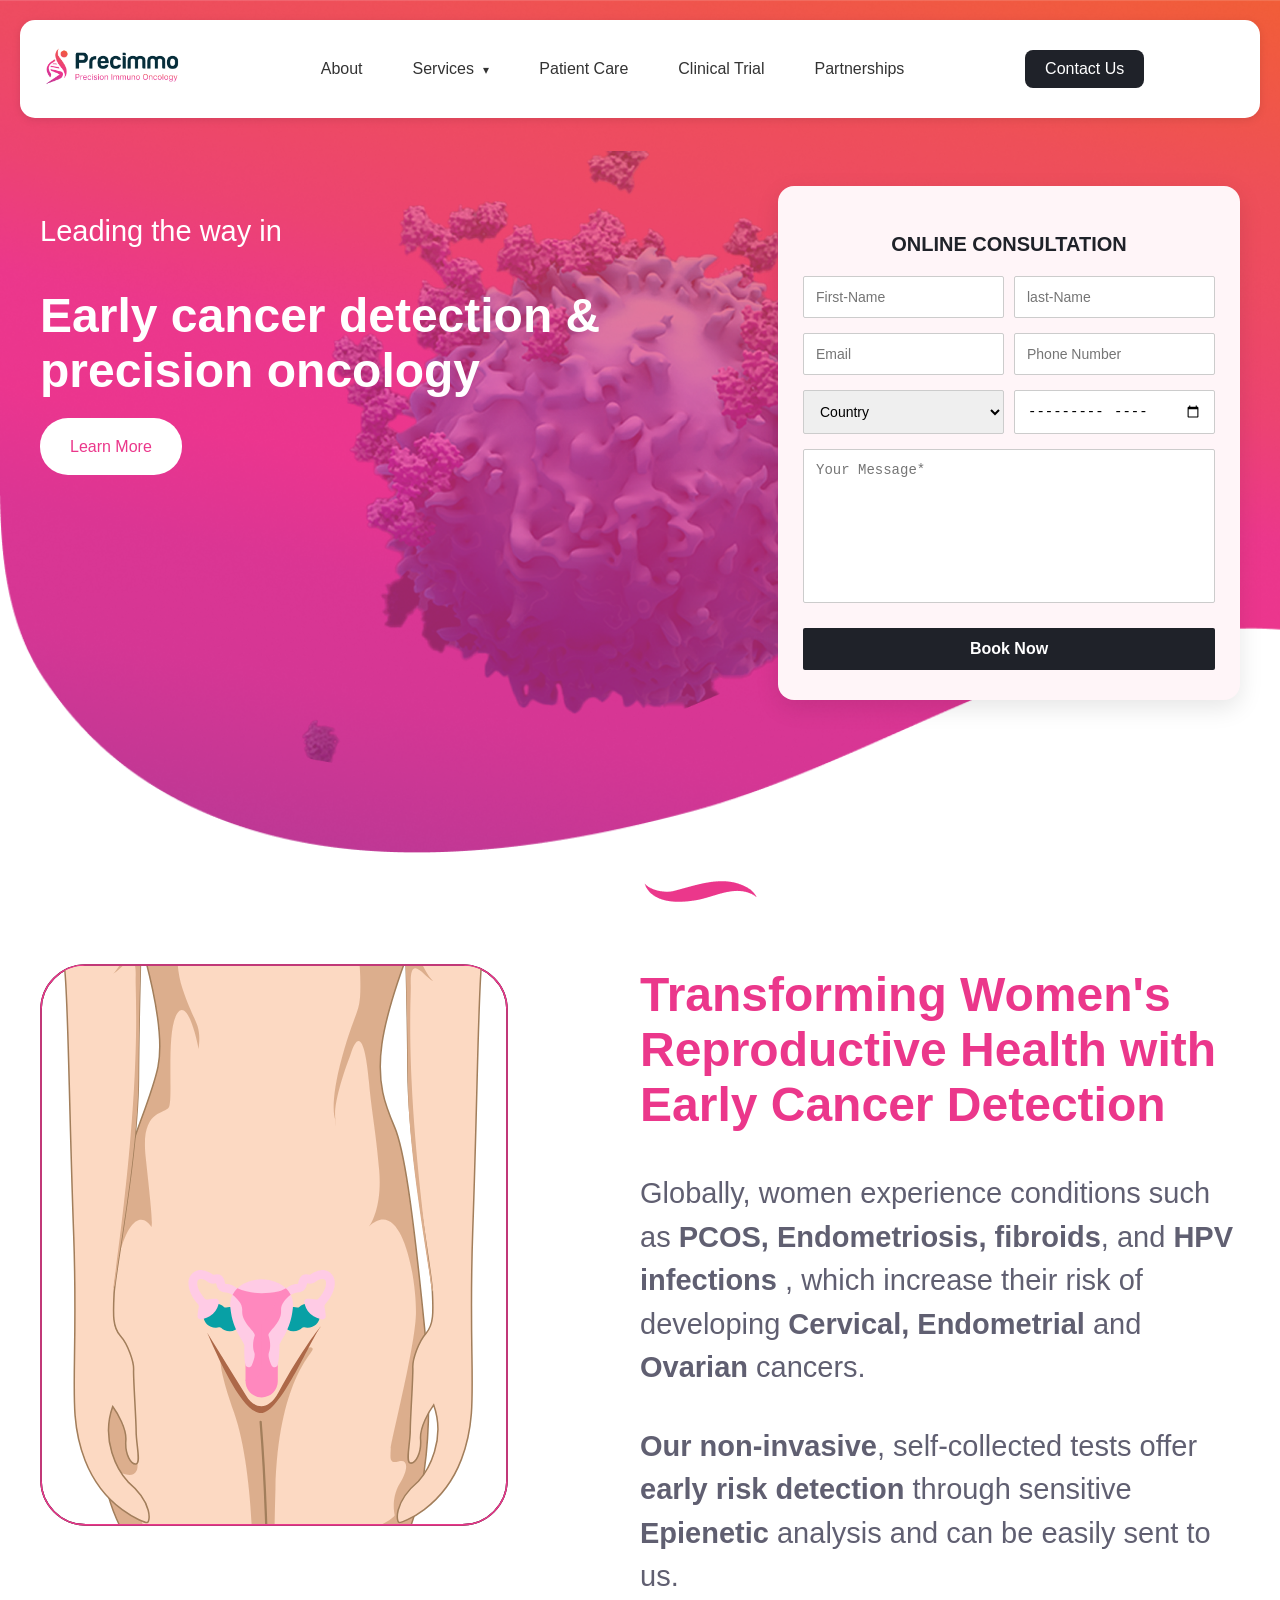
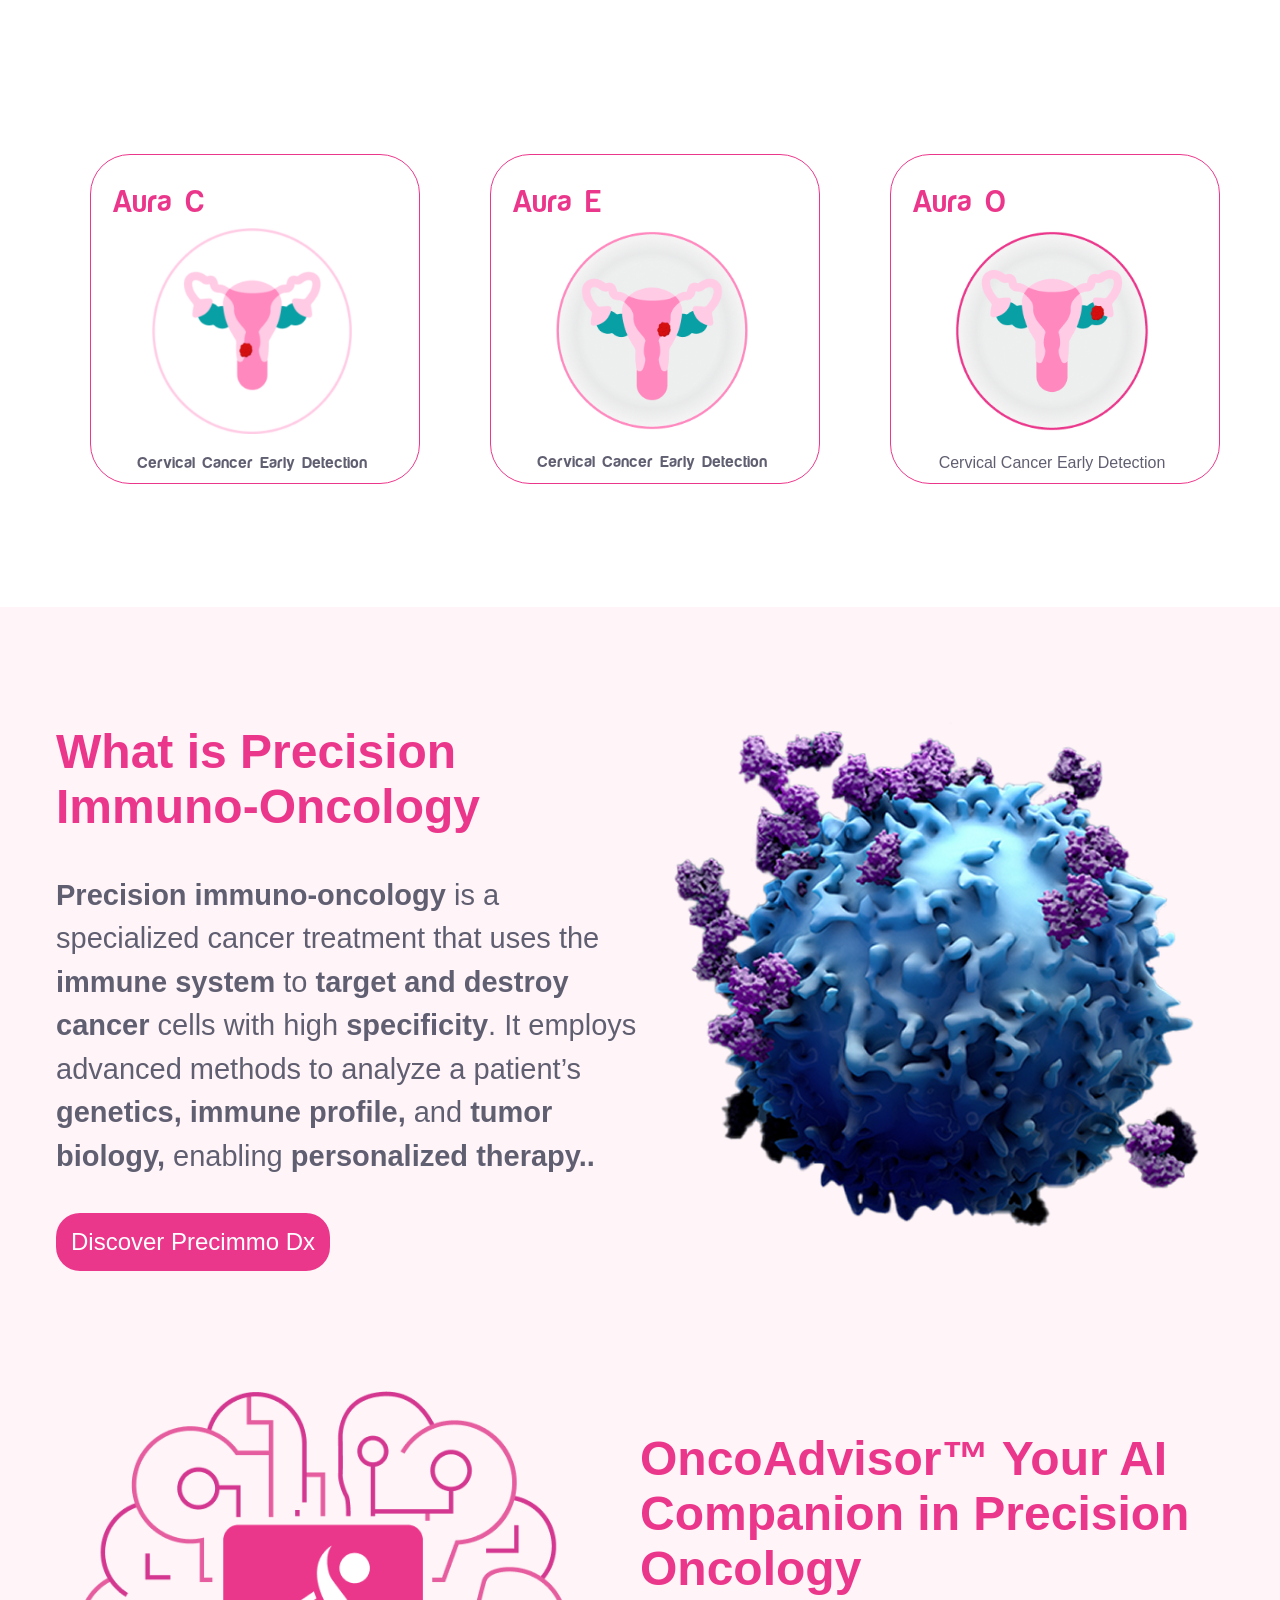
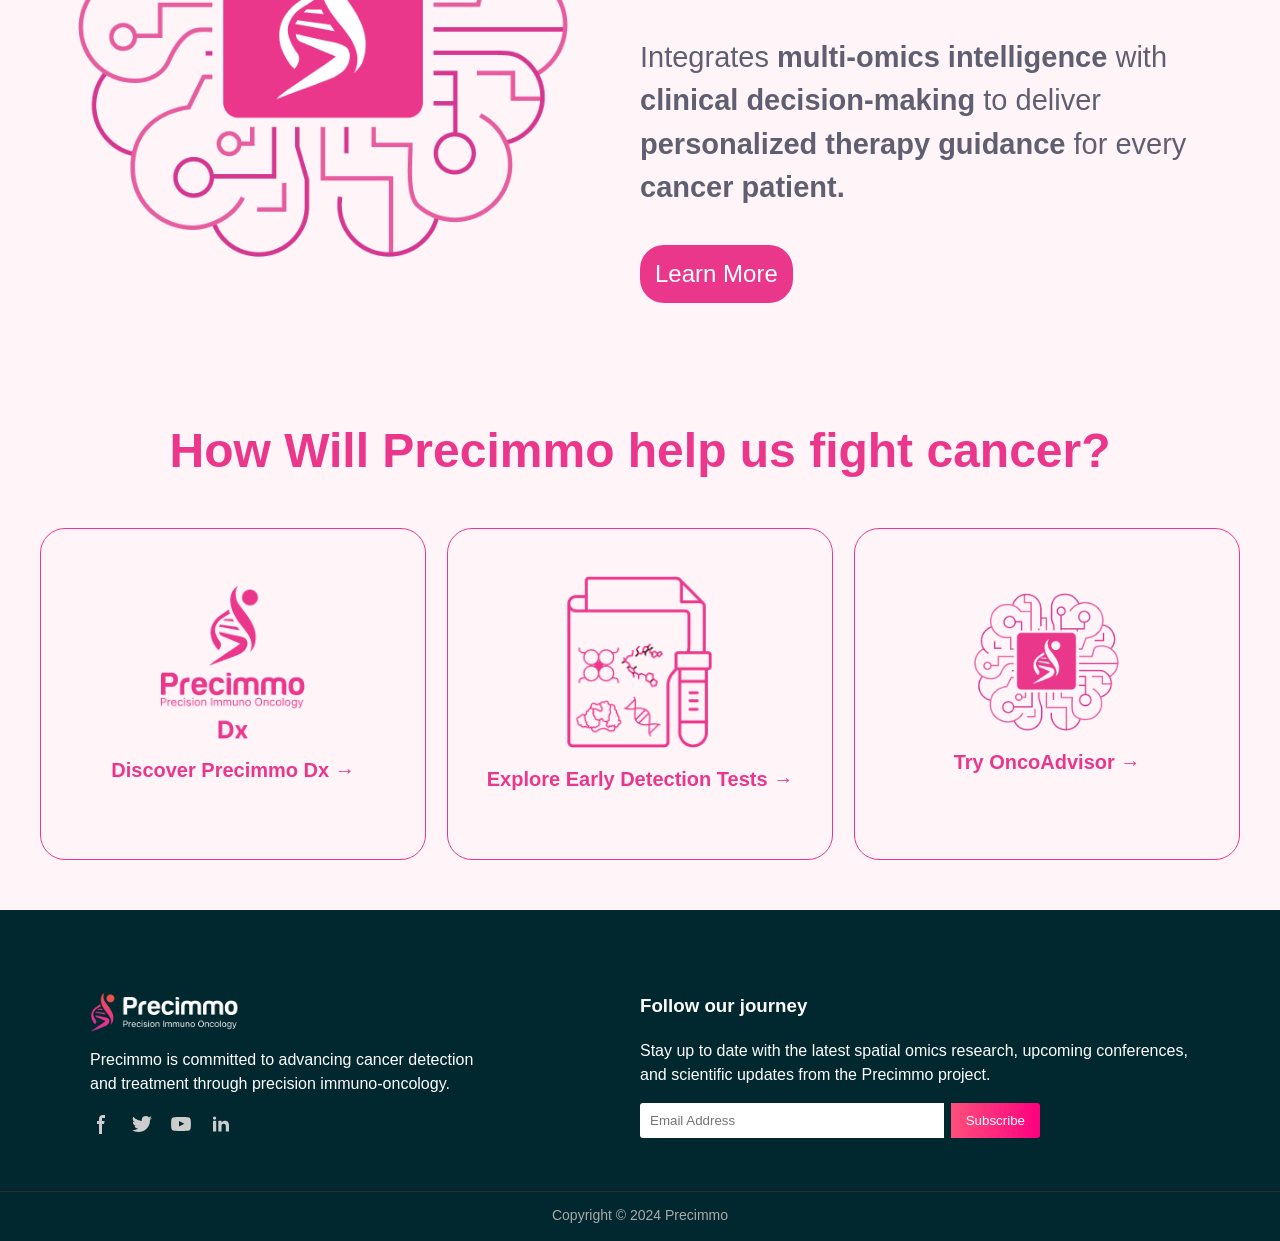
==== commit 5375c4df: "-" ====
--- a/index.html
+++ b/index.html
@@ -40,8 +40,8 @@
           <a href="#">Services <span class="arrow">&#9662;</span></a>
           <ul class="dropdown-menu">
             <li><a href="#">Aura O</a></li>
-            <li><a href="http://127.0.0.1:5500/AuraC.html">Aura C</a></li>
-            <li><a href="http://127.0.0.1:5500/AuraE.html">Aura E</a></li>
+            <li><a href="AuraC.html">Aura C</a></li>
+            <li><a href="AuraE.html">Aura E</a></li>
           </ul>
         </li>
 
@@ -50,9 +50,9 @@
         <li><a href="#">Clinical Trial</a></li>
         <li><a href="#">Partnerships</a></li>
 
-
-
       </ul>
+
+      
       <div class="contact-btn">
         <button>
           <a href="">Contact Us</a></button>
@@ -226,7 +226,7 @@
 
                 </div>
                 <div class="flip-bottom1">
-                  <div class="flip-image">
+                  <div class="flip-image group">
                     <img src="assets/home-page/Aura-group.png" width="100%" alt="">
                   </div>
                 </div>
@@ -266,7 +266,7 @@
 
                 </div>
                 <div class="flip-bottom1">
-                  <div class="flip-image">
+                  <div class="flip-image group">
                     <img src="assets/home-page/AuraE-group.png" width="100%" alt="">
                   </div>
                 </div>
@@ -308,7 +308,7 @@
 
                 </div>
                 <div class="flip-bottom">
-                  <div class="flip-image">
+                  <div class="flip-image group">
                     <img src="assets/home-page/AuraO-group.png" width="100%" alt="">
                   </div>
                 </div>
--- a/style.css
+++ b/style.css
@@ -14,6 +14,8 @@
 :root{
   --background-color: #FFF5F8;
   --text-color: #EB378B;
+  --font-family:'inter','sans-sarif';
+  --footer-color:#1F2229;
 }
 .aura-font{
     font-family: 'Harabara Mais', 'sans-serif';
@@ -71,7 +73,6 @@
     max-width: 1200px;
     position: relative;
     z-index: 2;
-
     margin: 20px auto; 
     box-shadow: 0 2px 8px rgba(0,0,0,0.1);
   }
@@ -106,7 +107,7 @@
     color:#fff;
   }
   .contact-btn button {
-    background: #212529;
+    background:var(--footer-color);
     color: #ffffff;
     border: none;
     padding: 10px 20px;
@@ -115,9 +116,7 @@
     font-size: 16px;
     transition: background 0.3s;
   }
-  .contact-btn button:hover {
-    background: #343a40;
-  }
+
 /* Dropdown base */
 .dropdown {
   position: relative;
@@ -202,12 +201,12 @@
 }
 
 .virus-img {
-  width:85%; /* or whatever width fits your design */
+  width:85%; 
   position: absolute;
   top: 17%;
   left: 50%;
   transform: translateX(-50%);
-  animation: virusPop 3s ease-in-out infinite;
+  animation: virusPop 8s ease-in-out infinite;
   opacity: 0.95;
 }
 
@@ -272,7 +271,7 @@
   font-weight: 700;
   text-align: center;
   margin-bottom: 20px;
-  color: #1e1e1e;
+  color:var(--footer-color);
 }
 
 form {
@@ -290,9 +289,9 @@
 .form-row select,
 .form-row textarea {
   flex: 1;
-  padding: 10px 12px;
+  padding: 12px 12px;
   border: 1px solid #ccc;
-  border-radius: 6px;
+  border-radius: 2px;
   font-size: 14px;
   outline: none;
   width: calc(100% / 2);
@@ -307,12 +306,12 @@
 }
 
 .btn-submit {
-  background-color: #01272f;
+  background-color: var(--footer-color);
   color: white;
   font-size: 16px;
   padding: 12px 109px;
   border: none;
-  border-radius: 8px;
+  border-radius: 2px;
   margin-top: 10px;
   cursor: pointer;
   width: -webkit-fill-available;
@@ -321,7 +320,7 @@
 }
 
 .btn-submit:hover {
-  background-color: #034050;
+  background-color: var(--text-color)
 }
 
 /* content */
@@ -642,6 +641,7 @@
    /* footer section */
    .footer-section{
     background-color: #01272f;
+    padding-top: 5%;
   }
 
   .footer-container {
@@ -1211,7 +1211,13 @@
   flex-direction: column;
   justify-content: center;
   align-items: center;
-}
+}.care-journey button {
+    top: 96% !important;
+    border: none !important;
+    left: 33% !important;
+    font-size: 16px !important;
+    font-weight: 200 !important;
+    margin-top: 39px !important; }
 .steps{
   justify-content: center;
   gap: 26px;
@@ -1364,7 +1370,13 @@
 
   align-items: center;
 }
-
+.care-journey button {
+    top: 96% !important;
+    border: none !important;
+    left: 33% !important;
+    font-size: 16px !important;
+    font-weight: 200 !important;
+    margin-top: 39px !important; }
 .target{
   width: 100%;
 }
@@ -1374,6 +1386,7 @@
   .chart-body::before{
      left: 197px !important;
 }
+
 
 
 }
@@ -1439,7 +1452,7 @@
   justify-content: center;
  
 }.butn{
-  padding: 12px;
+  padding: 18px;
   border-radius: 28px;
   background-color:var(--text-color);
   color: #fff;
@@ -1464,10 +1477,20 @@
 /* margin-left: 25px; */
 border-radius: 35px;}
 .Therapy{
-  display: flex;
+display: flex;
 gap: 26px;
-  justify-content: space-between;
-
+justify-content: space-between;
+padding-bottom: 8%;
+
+}
+
+.next{
+  margin-top: 52%;
+}
+.person-image{
+  height: 90%;
+  /* justify-content: ; */
+justify-content: end;
 }
 .line{
   background-color: #EB368D;
@@ -1495,6 +1518,7 @@
 .flip-head p{
   color: #747282;
   font-size: 12px;
+      line-height: 1.5;
 }.flip:nth-child(2) img{
   width: 75px;
 
@@ -1504,7 +1528,10 @@
   width: calc(100% / 3);
   height: 300px;
 }
-
+.group img{
+  width: 330px;
+ margin-left: -18px;
+}
 .flip-card-inner {
   position: relative;
   width: 100%;
@@ -1583,7 +1610,16 @@
   padding: 15px 0;
   gap: 26px;
 }
-
+.care-journey{
+  position: relative;
+}
+.care-journey button{
+  top: 91%;
+  border: none;
+  left: 42%;
+  font-size: 24px;
+  font-weight: 200;
+}
 .bar-row p {
   font-weight: 400;
 }
@@ -1643,11 +1679,17 @@
 font-weight: 100;
 line-height: 1.4;
 }
+.chart-card{
+  padding-bottom: 7%;
+  position: relative;
+  
+}
 /* .chart-description strong {
   font-weight: bold;
 } */
 
 .cta-button {
+
   display: block;
   margin: 30px auto 0;
   background: #e54287;
@@ -1656,8 +1698,11 @@
   border-radius: 30px;
   text-decoration: none;
   font-weight: 500;
-  width: max-content;
-}
+  width: max-content;    position: absolute;
+    top: 93%;
+    left: 40%;
+}
+
 
 .chart-body {
   position: relative;
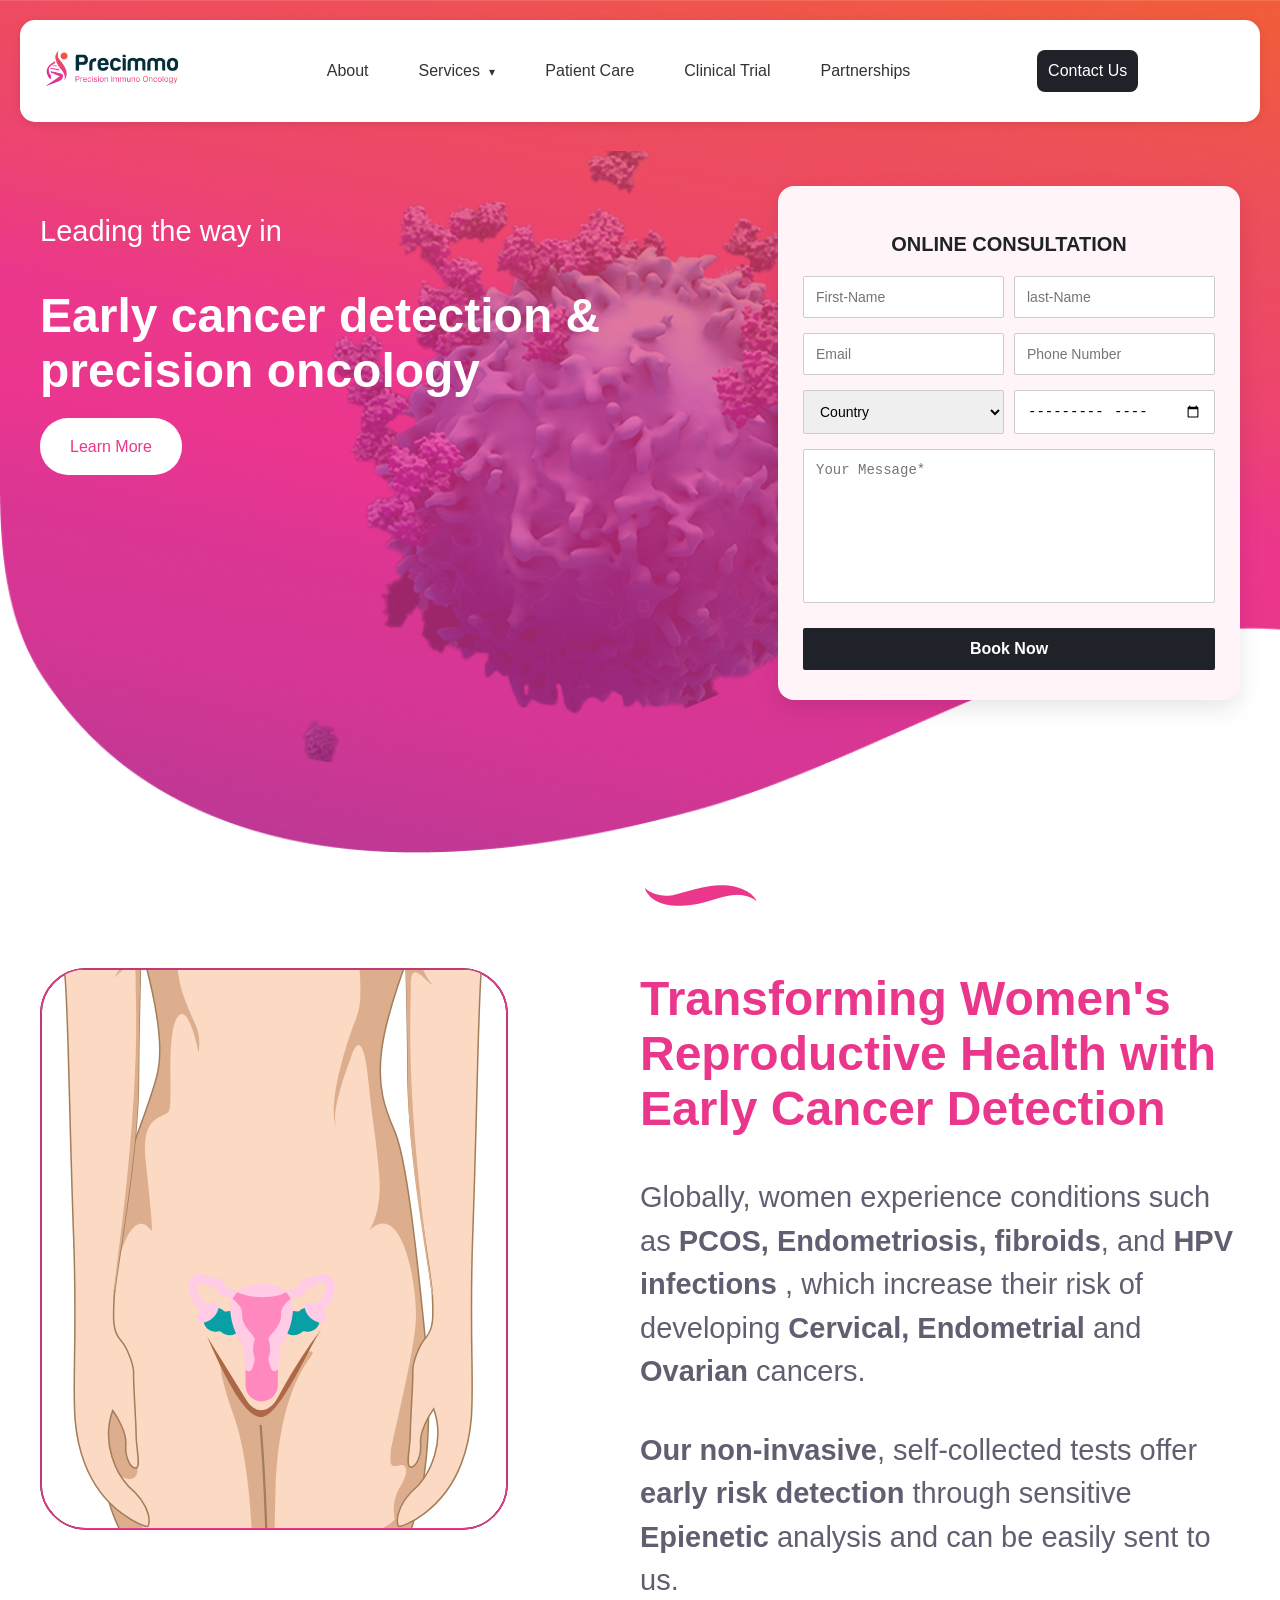
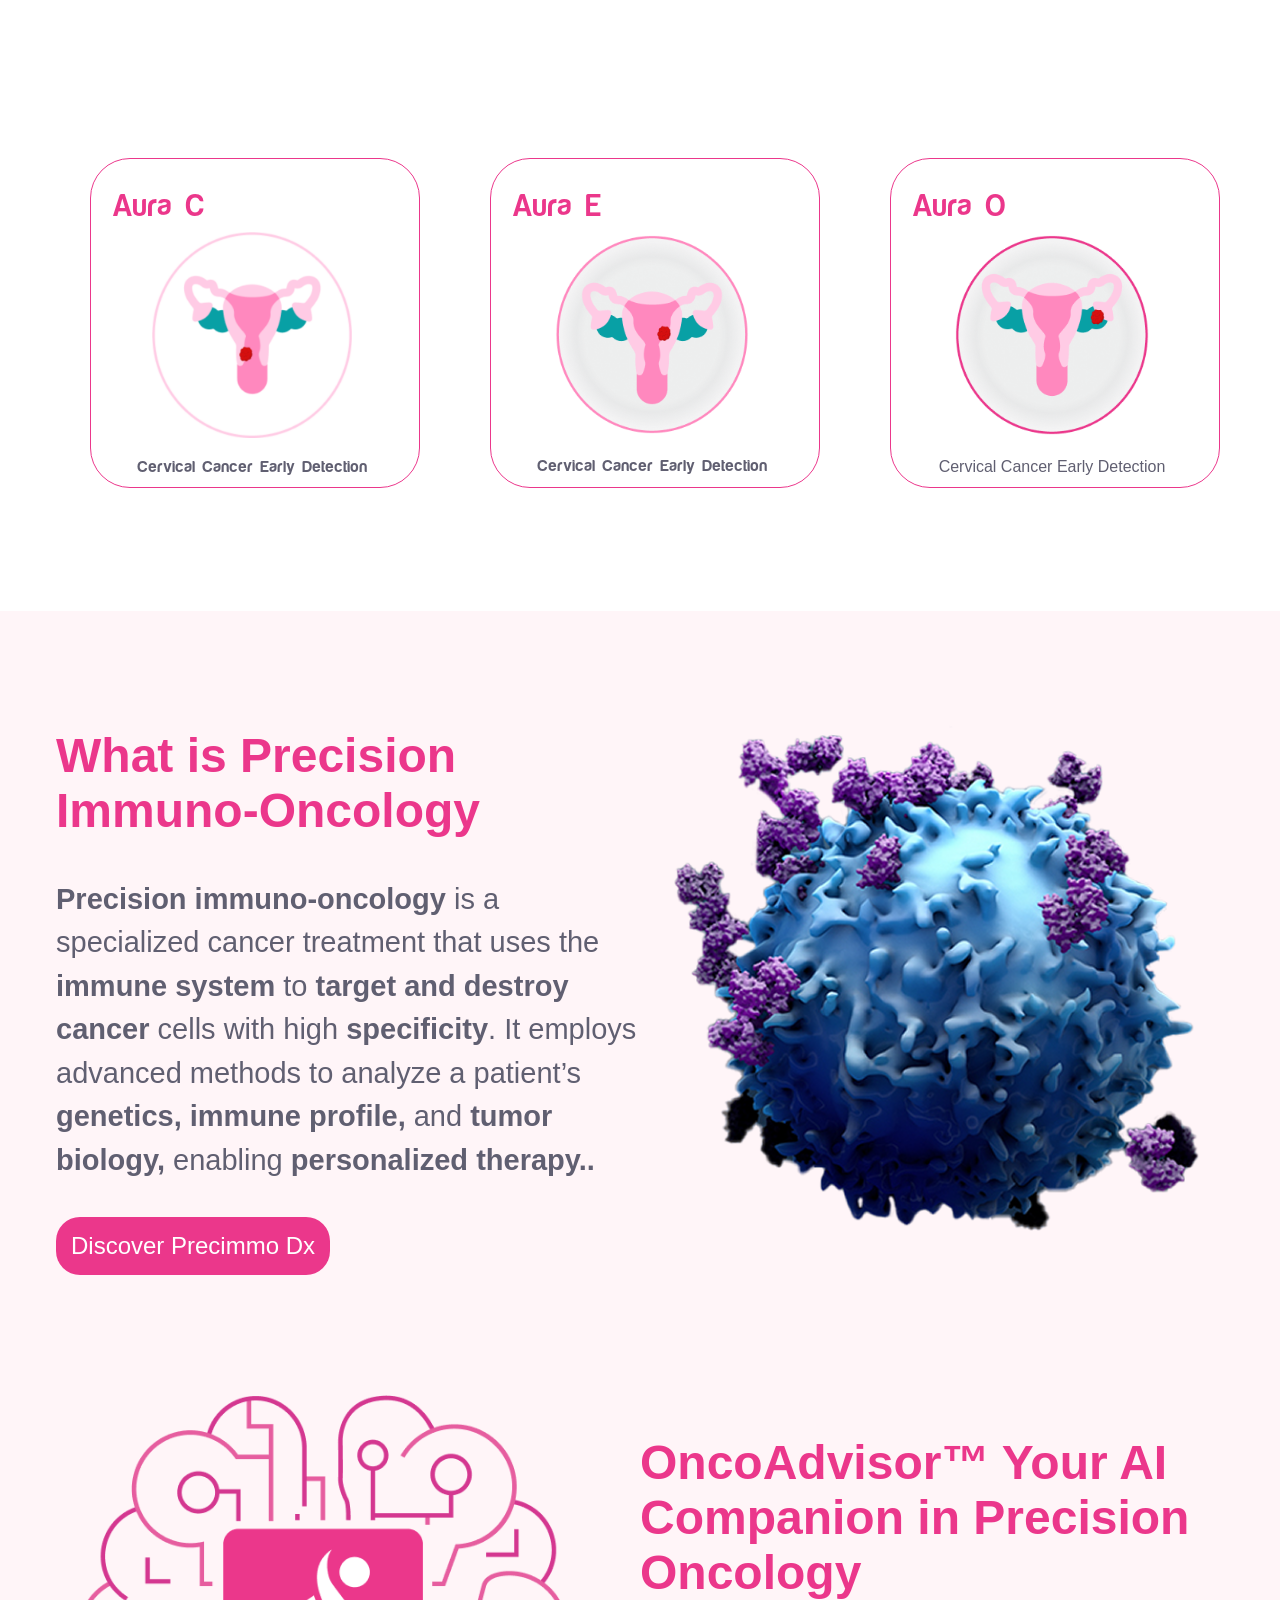
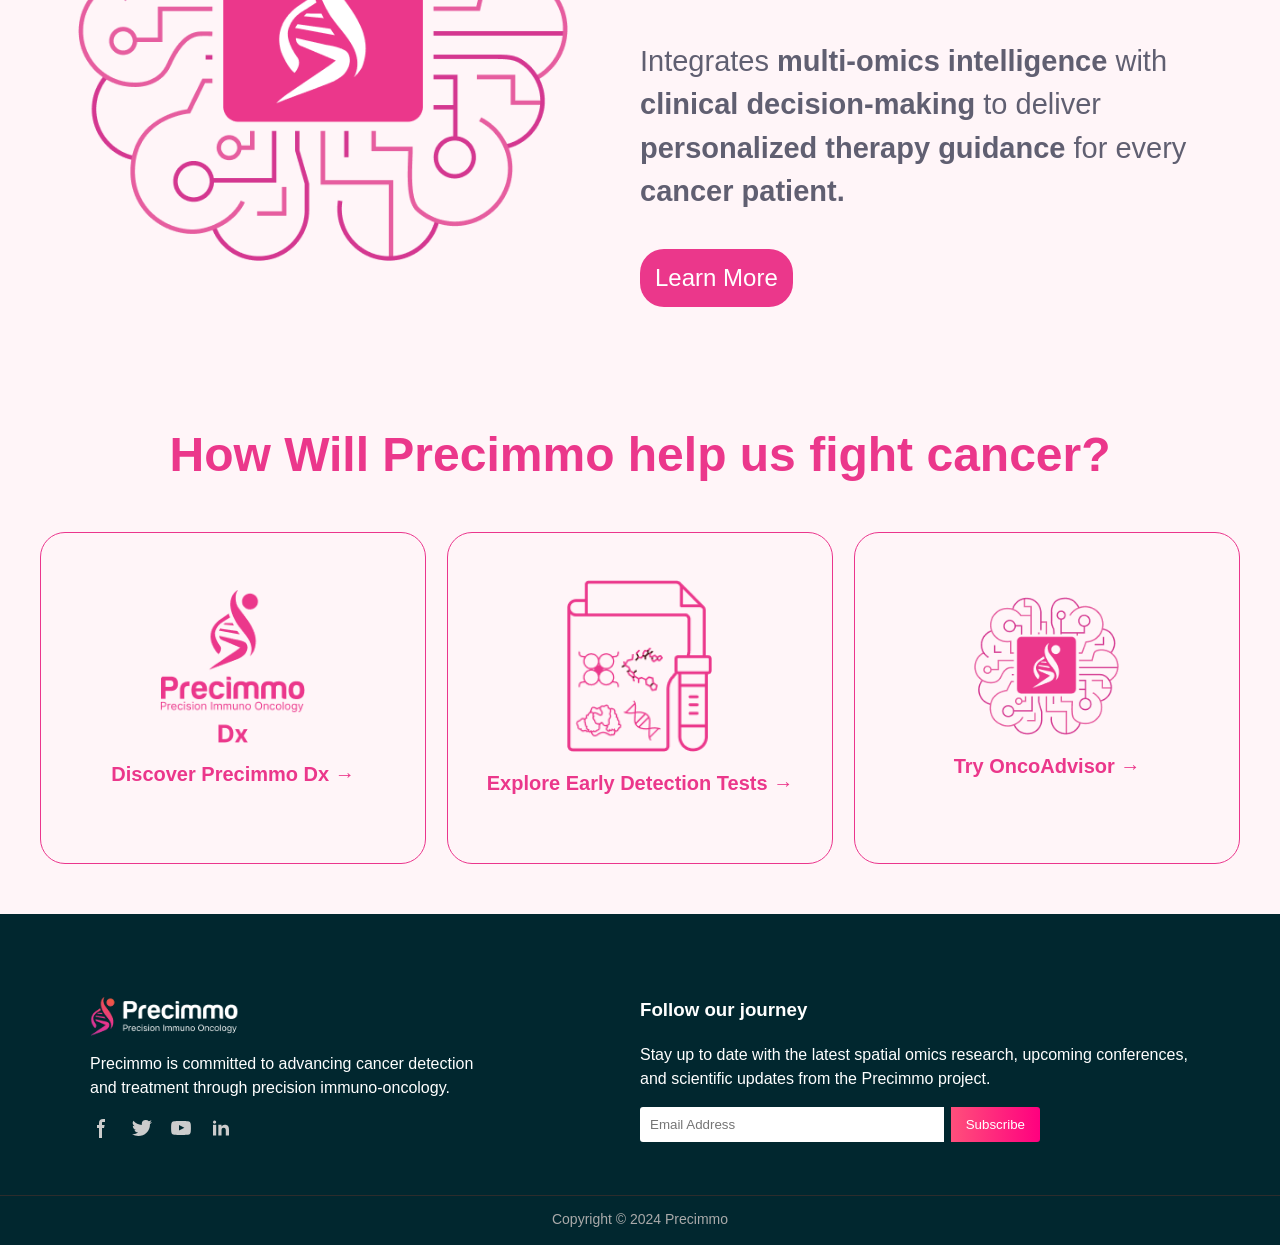
==== commit 331c3616: "-" ====
--- a/index.html
+++ b/index.html
@@ -363,7 +363,7 @@
 
           <div class="col-5 oncology onco2">
             <div class="image-section2 zoom">
-              <img src="assets/home-page/oncology-banner copy - Copy 1.png">
+              <img src="assets/home-page/oncology-banner copy - Copy 1.png" width="100%">
             </div>
           </div>
         </div>
--- a/style.css
+++ b/style.css
@@ -107,14 +107,14 @@
     color:#fff;
   }
   .contact-btn button {
-    background:var(--footer-color);
+       background: var(--footer-color);
     color: #ffffff;
     border: none;
-    padding: 10px 20px;
+    padding: 12px 11px;
     border-radius: 8px;
     cursor: pointer;
     font-size: 16px;
-    transition: background 0.3s;
+      transition: background 0.3s;
   }
 
 /* Dropdown base */
@@ -398,10 +398,11 @@
   transform-style: preserve-3d;
   /* box-shadow: 0 4px 8px 0 rgba(0,0,0,0.2); */
 }
-.flip-heading h1{
-
+.flip-heading h3{
     font-family: 'Harabara Mais';
     font-weight: 100;
+    margin-top: 23px;
+    color: var(--footer-color);
 
 }
 .flip-heading p{
@@ -870,6 +871,10 @@
    gap: 22px; 
   }
 
+.group img{
+   margin-top: 10px;
+
+  }
  
 .sec{
   display: flex;
@@ -1154,6 +1159,9 @@
 }.hero-banner{
   padding-right: 0%;
 }
+ .footer-section{
+  padding: 30px;
+ }
 .virus-img
 
  {
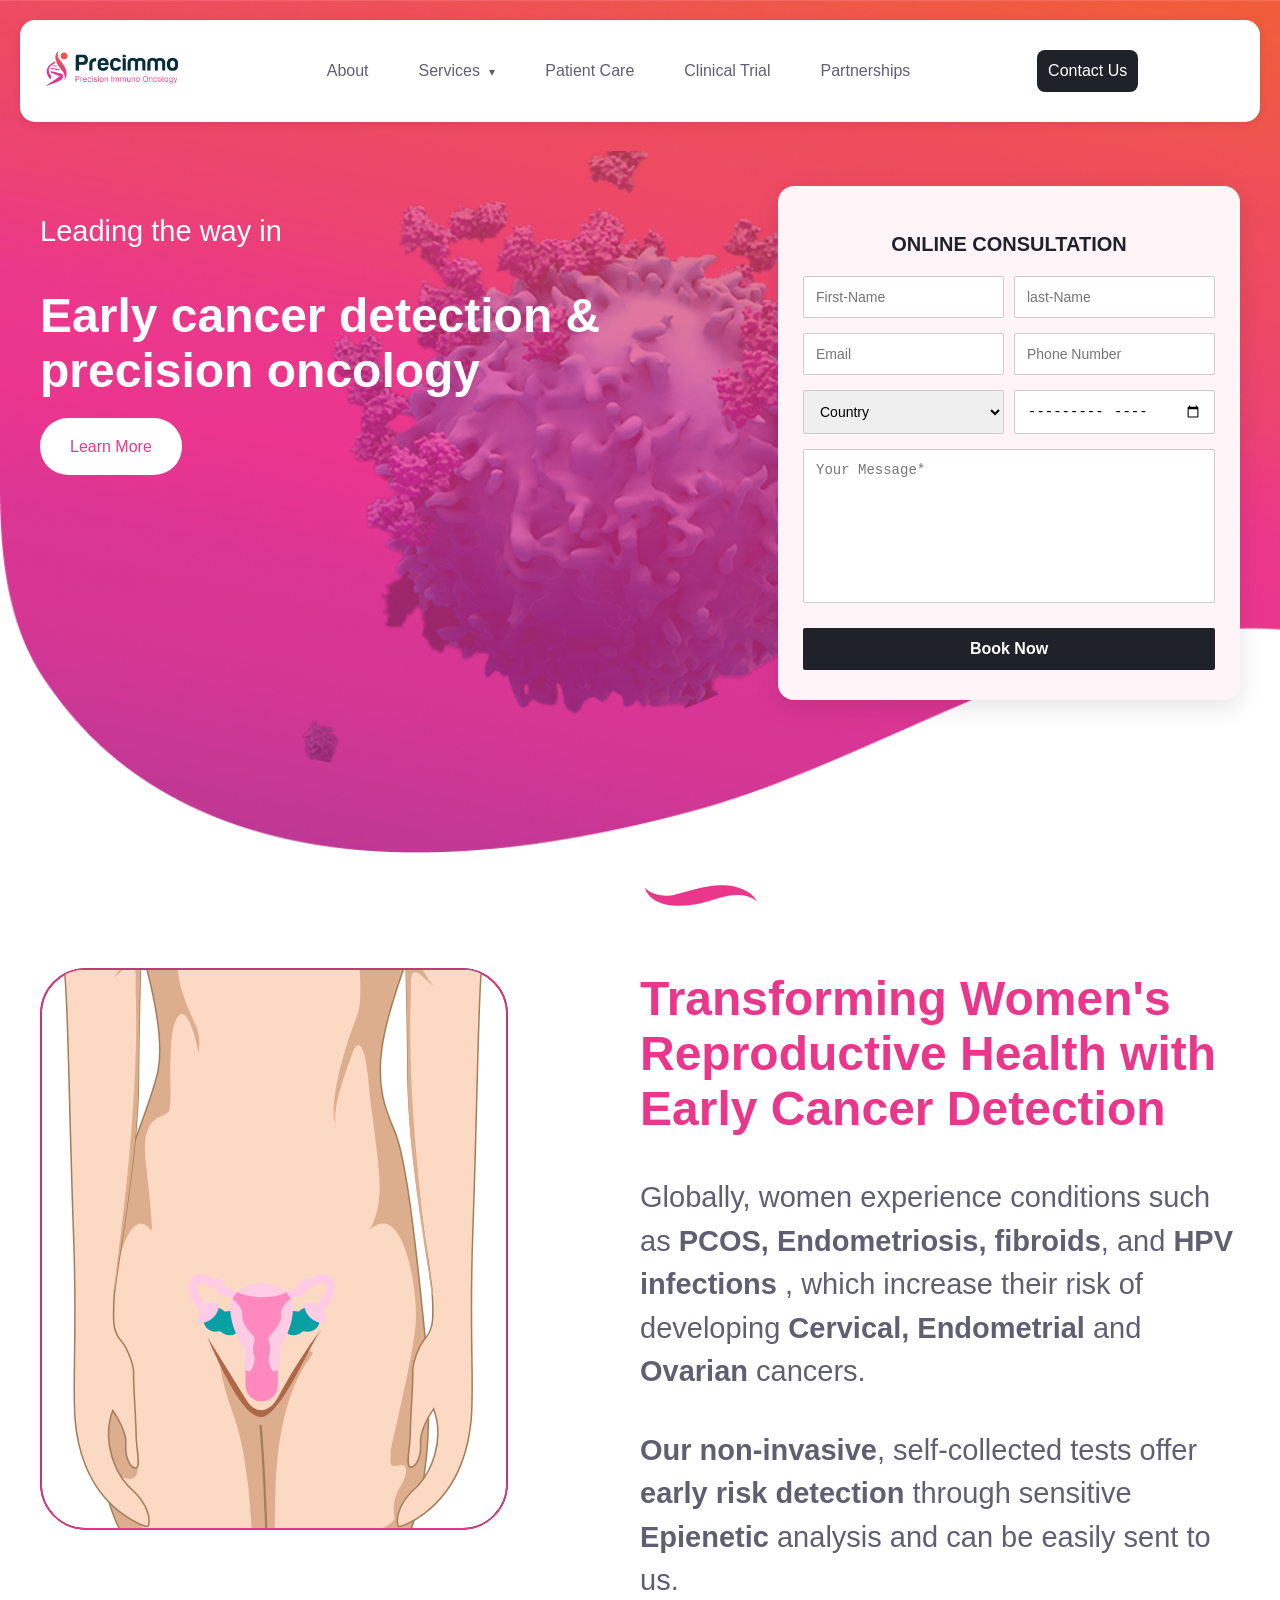
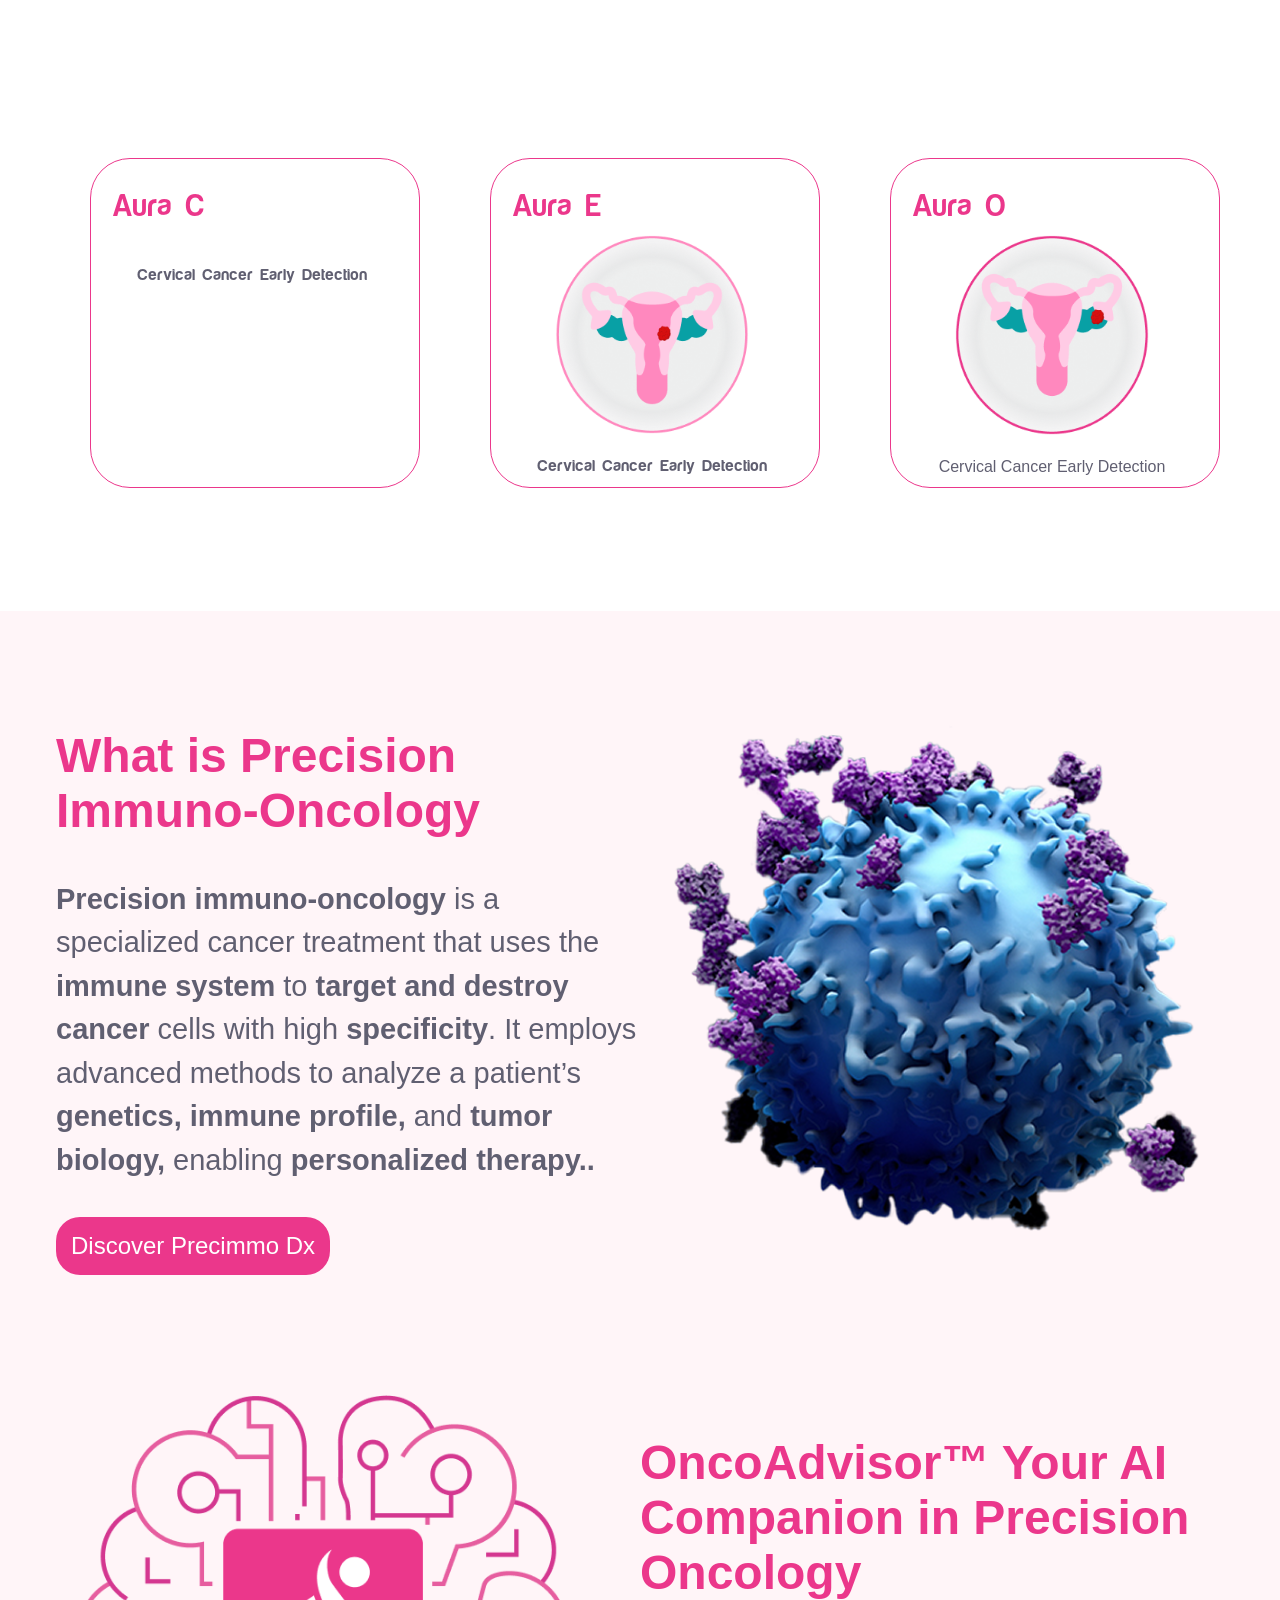
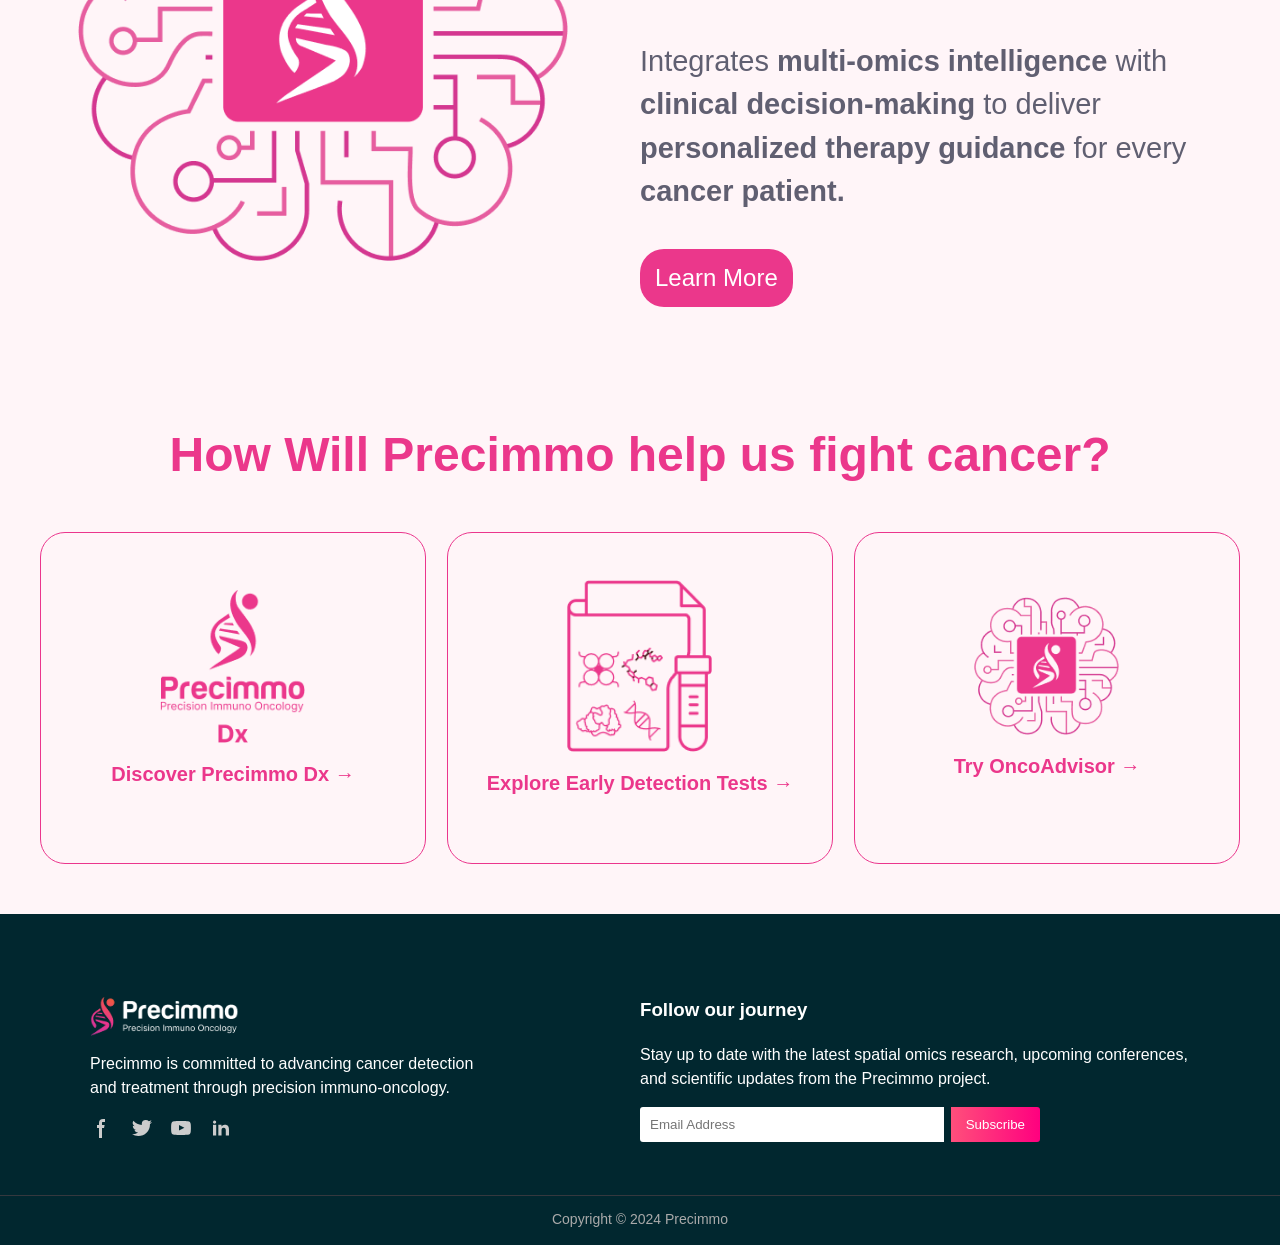
==== commit 84f043a9: "-" ====
--- a/index.html
+++ b/index.html
@@ -209,7 +209,7 @@
                 <span class="aura-font"> Aura C</span>
               </div>
               <div class="flipcard-img">
-                <img src="assets/home-page/auraA.png" alt="">
+                <img src="assets/home-page/auraC.png" alt="">
                 <p class="aura-font">Cervical Cancer Early Detection</p>
               </div>
             </div>
@@ -433,7 +433,8 @@
           <div class="card-container image-card">
 
             <img src="assets/home-page/card3.png" alt="">
-            <p>Try OncoAdvisor →</p>
+            <a href="personalized.html"><p>Try OncoAdvisor →</p></a>
+      
 
           </div>
         </div>
--- a/style.css
+++ b/style.css
@@ -16,6 +16,7 @@
   --text-color: #EB378B;
   --font-family:'inter','sans-sarif';
   --footer-color:#1F2229;
+  --pera-color:#605F71;
 }
 .aura-font{
     font-family: 'Harabara Mais', 'sans-serif';
@@ -27,10 +28,10 @@
     font-family: 'Inter', sans-serif;
   }
 .grey{
-  color:#605F71 ;
+  color:var(--pera-color);
 }
   p{
-    color: #605F71
+    color:var(--pera-color);
   }
   .hero-banner p{
 color: #fff !important;
@@ -93,7 +94,7 @@
   }
   .nav-links li a {
     text-decoration: none;
-    color: #333;
+    color: var(--pera-color);
     font-weight: 500;
     padding: 0 25px;
     font-size: 16px;
@@ -162,7 +163,7 @@
 .dropdown-menu li a {
   display: block;
   padding: 10px 20px;
-  color: #333;
+  color:var(--pera-color);
   font-size: 14px;
   text-decoration: none;
   transition: background 0.2s;
@@ -727,7 +728,7 @@
     margin-top: 30px;
     color: #aaa;
     font-size: 14px;
-    border-top: 1px solid #2c2c2c;
+    border-top: 1px solid #35383E;
     padding-top: 15px;
   }
   /* footer end */
@@ -1539,7 +1540,7 @@
 .group img{
   width: 330px;
  margin-left: -18px;
-}
+ margin-top: 11px;}
 .flip-card-inner {
   position: relative;
   width: 100%;
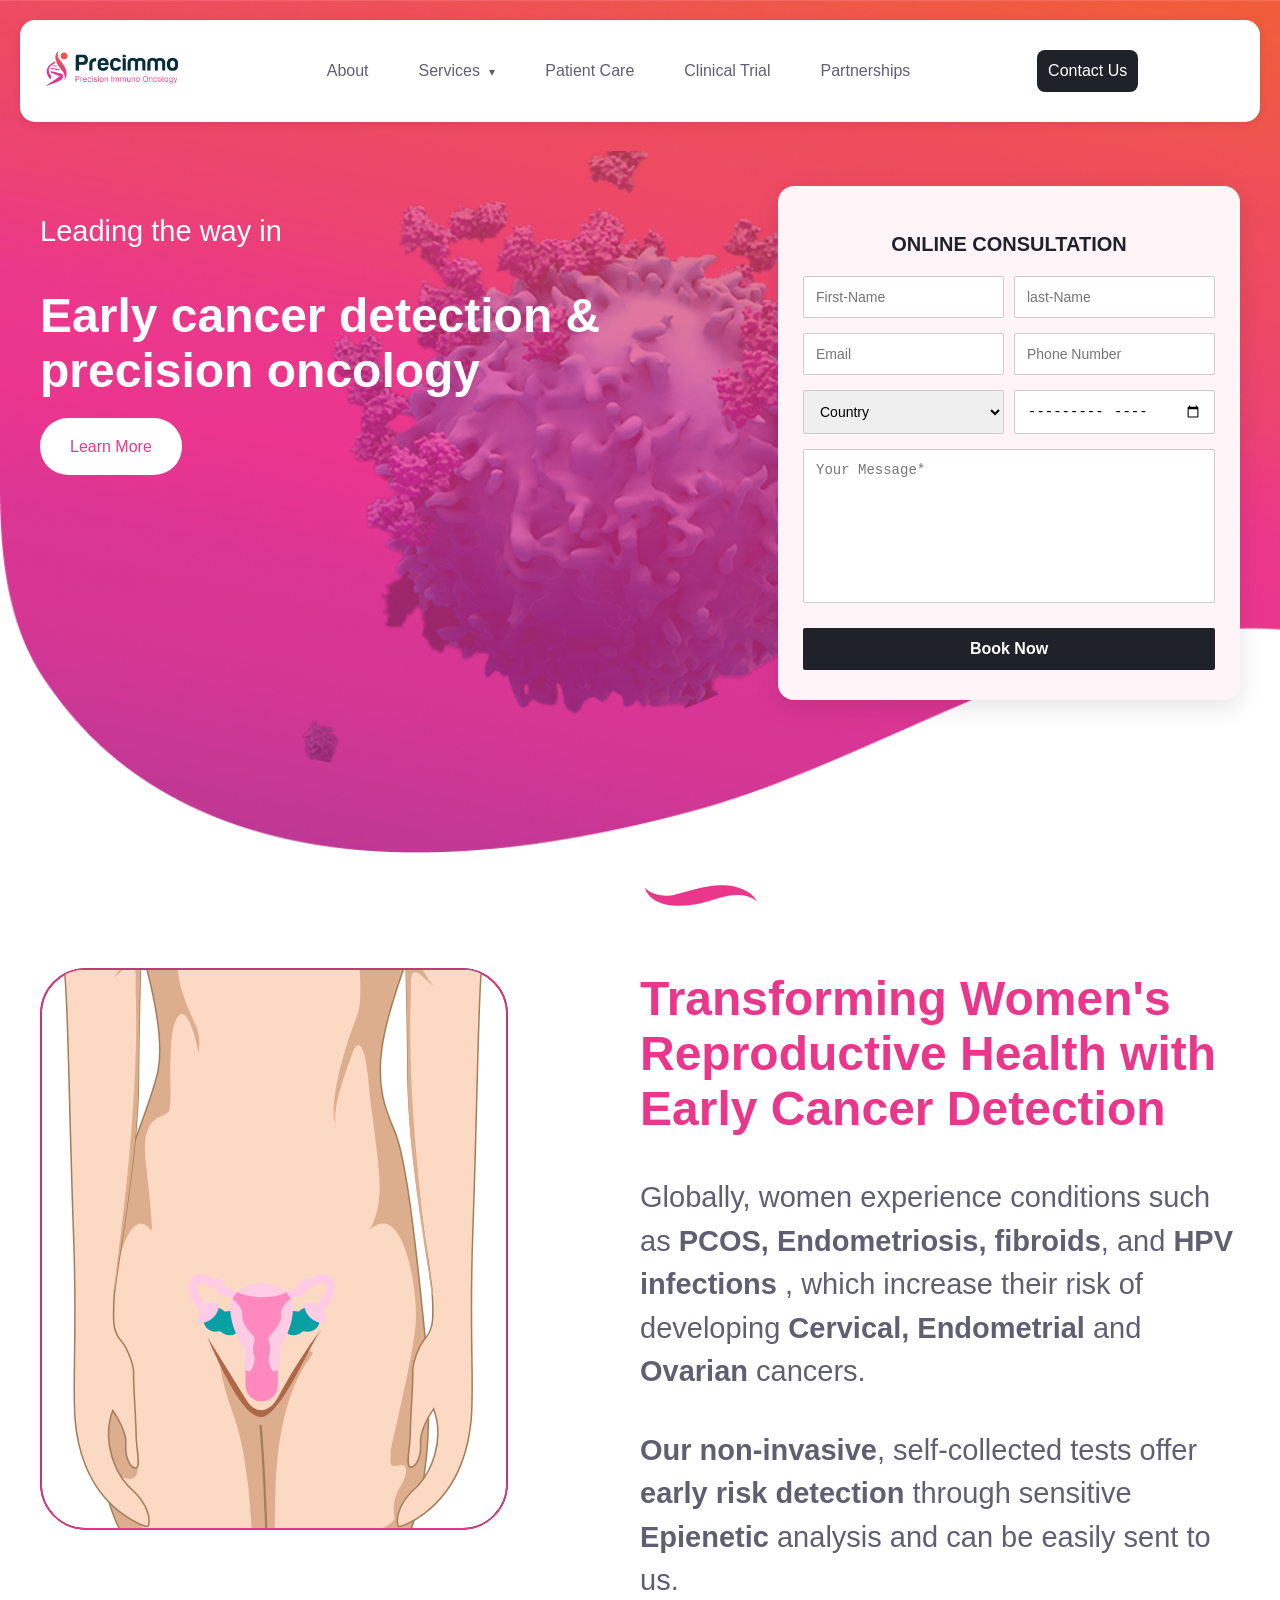
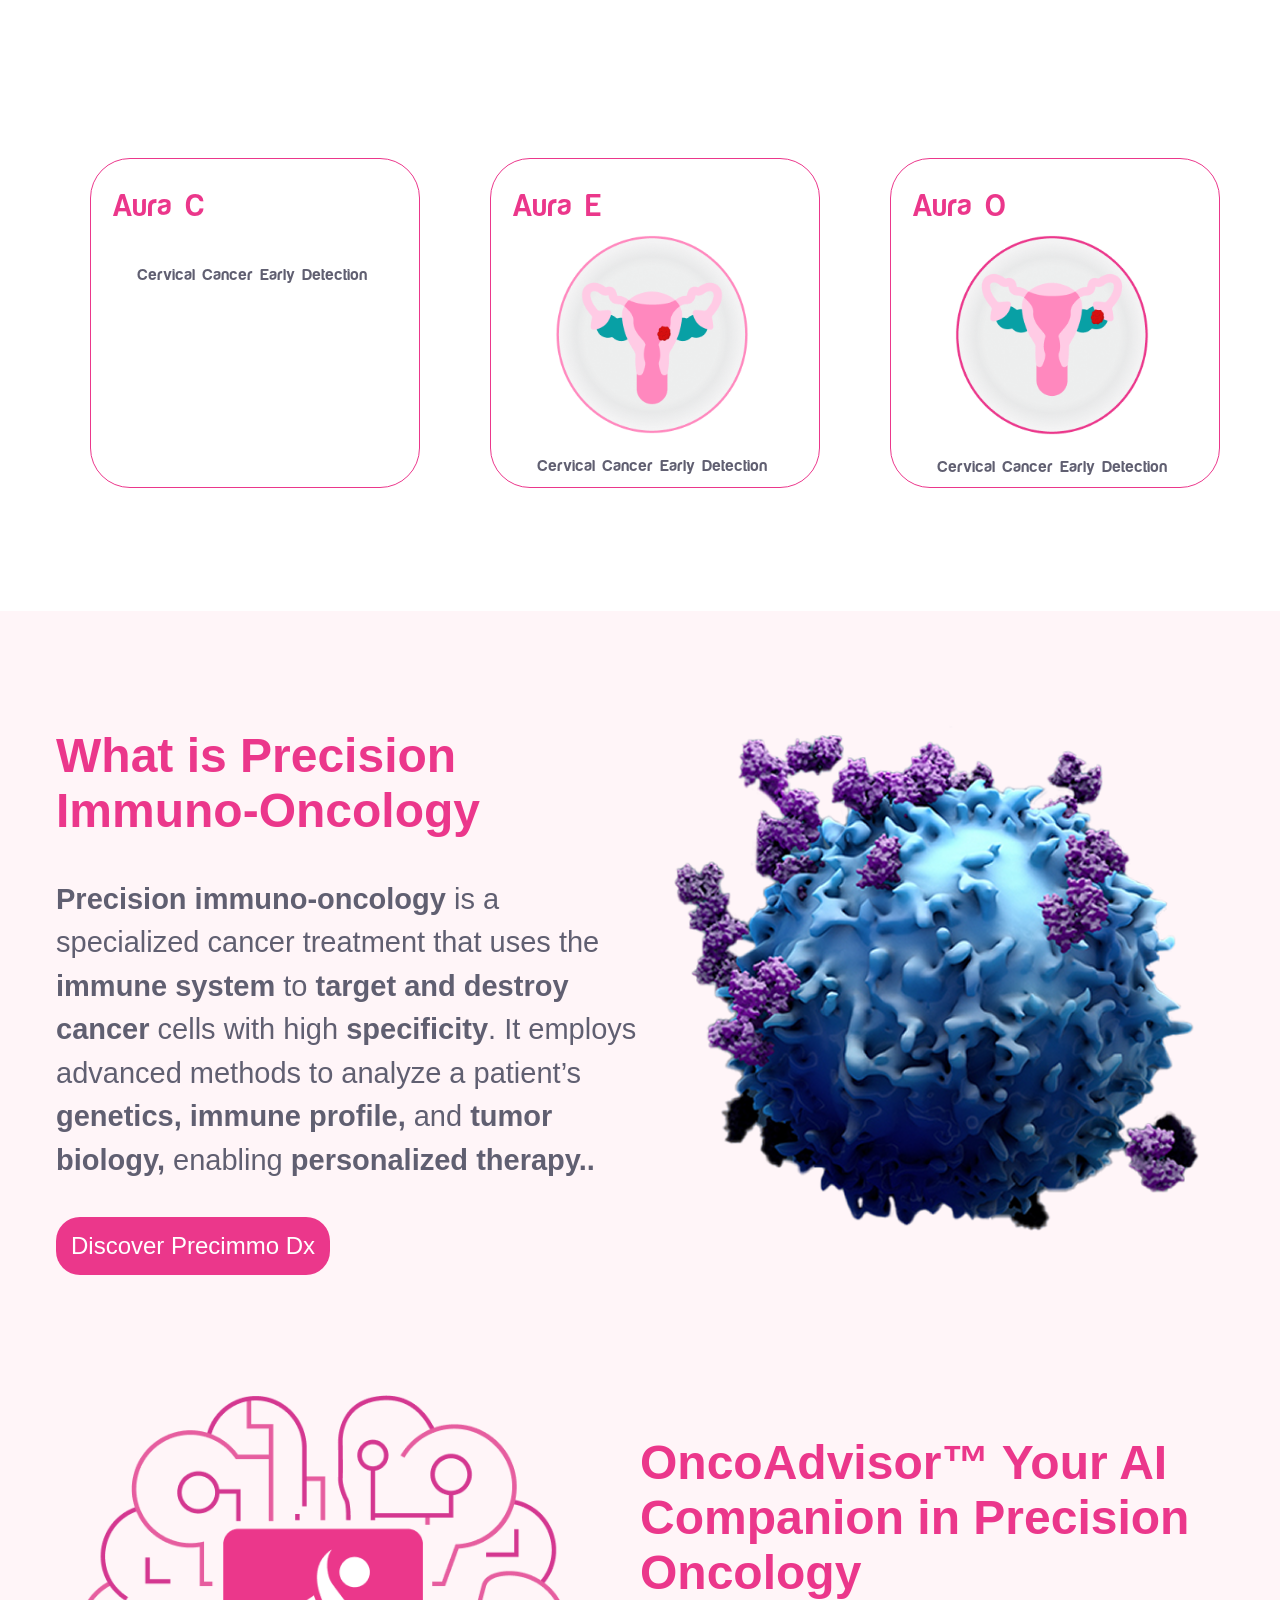
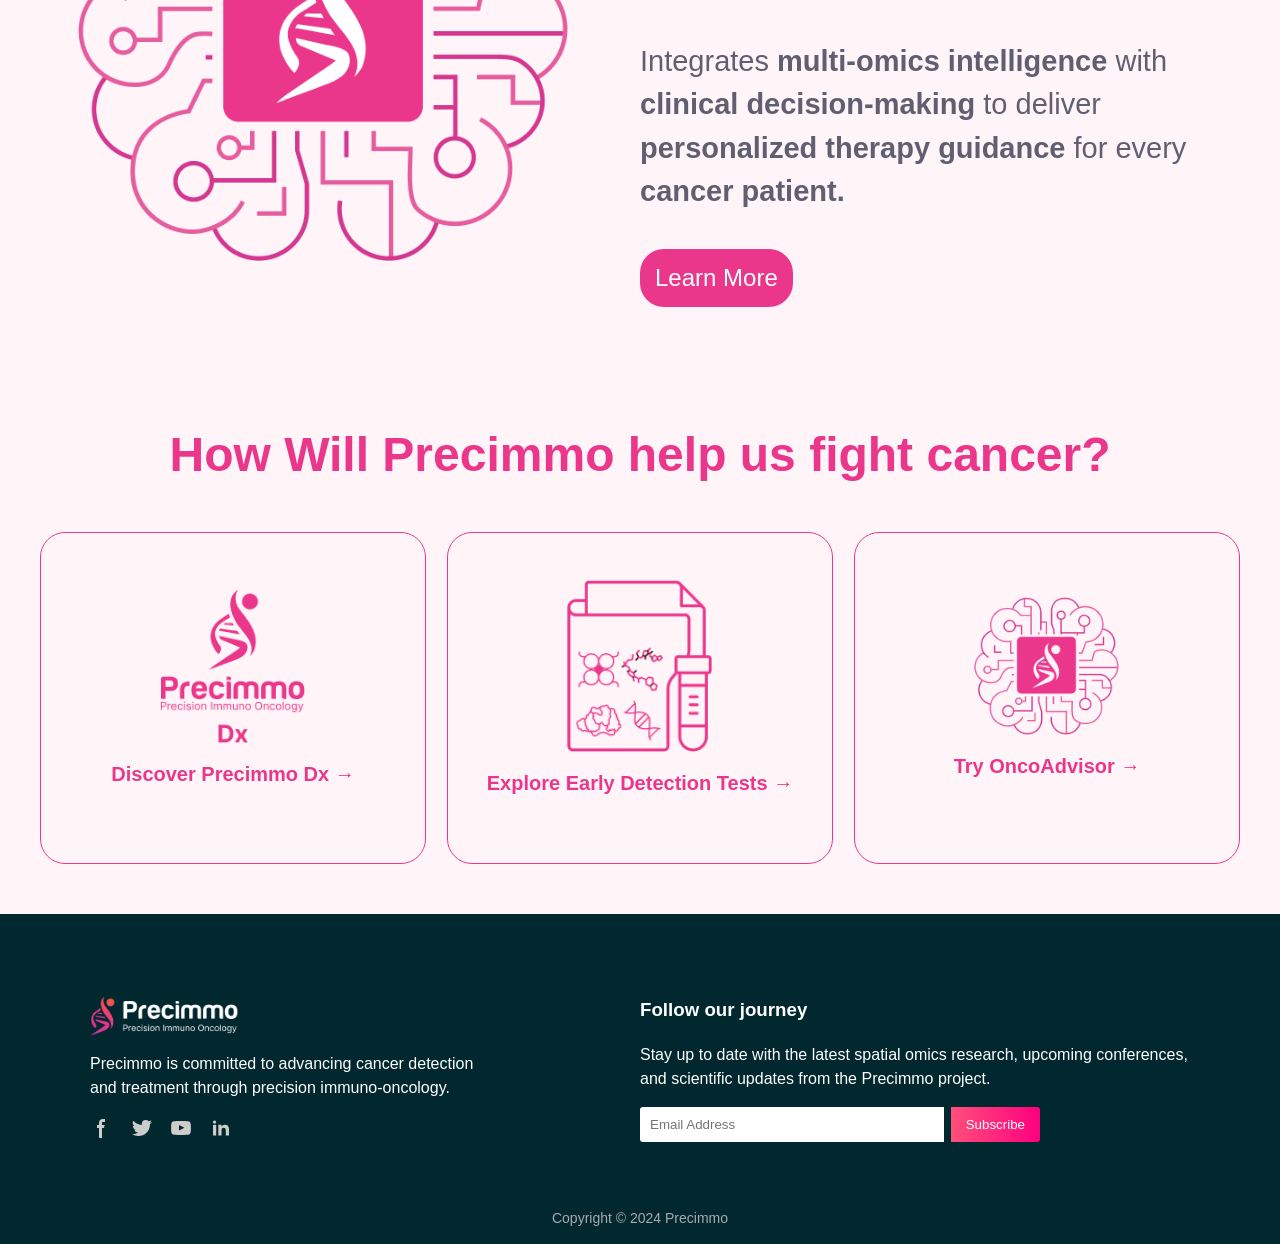
==== commit 67cfde59: "-" ====
--- a/index.html
+++ b/index.html
@@ -4,6 +4,8 @@
 <head>
   <meta charset="UTF-8">
   <meta name="viewport" content="width=device-width, initial-scale=1.0">
+    <link rel="icon" type="image/x-icon" href="assets/footer-header/favicn.png">
+
   <title>Precimmo</title>
 
   <!-- <link rel="stylesheet" href="https://cdnjs.cloudflare.com/ajax/libs/font-awesome/6.7.2/css/all.min.css"
@@ -39,7 +41,7 @@
         <li class="dropdown">
           <a href="#">Services <span class="arrow">&#9662;</span></a>
           <ul class="dropdown-menu">
-            <li><a href="#">Aura O</a></li>
+            <li><a href="AuraO.html">Aura O</a></li>
             <li><a href="AuraC.html">Aura C</a></li>
             <li><a href="AuraE.html">Aura E</a></li>
           </ul>
@@ -292,7 +294,7 @@
               </div>
               <div class="flipcard-img">
                 <img src="assets/home-page/AuroO.png" alt="">
-                <p class="au">Cervical Cancer Early Detection</p>
+                <p class="aura-font">Cervical Cancer Early Detection</p>
               </div>
             </div>
 
--- a/style.css
+++ b/style.css
@@ -728,7 +728,7 @@
     margin-top: 30px;
     color: #aaa;
     font-size: 14px;
-    border-top: 1px solid #35383E;
+    border-top: 1 solid #35383E;
     padding-top: 15px;
   }
   /* footer end */
@@ -1016,6 +1016,8 @@
 }
 .step-title{
   font-size: 20px !important;
+    font-size: 17px !important;
+    font-weight: 700;
 }
 
 /* game changer section */
@@ -1090,7 +1092,6 @@
   0% { width: 0; }
   100% { width: 96%; }
 }
-
 @keyframes load2 {
   0% { width: 0; }
   100% { width: 89%; }
@@ -1099,11 +1100,33 @@
   0% { width: 0; }
   100% { width: 87%; }
 }
-
 @keyframes load4 {
   0% { width: 0; }
   100% { width: 95%; }
 }
+@keyframes load5 {
+  0% { width: 0; }
+  100% { width: 84%; }
+}@keyframes load6 {
+  0% { width: 0; }
+  100% { width: 91%; }
+}
+
+.fill {
+  height: 20px;
+  width: 0;
+  background: #EB378B;
+  box-shadow: 0 10px 40px -10px #EB378B;
+  transition: width 0.3s ease-in-out;
+}
+
+.fill.load1.animate { animation: load1 2s forwards; }
+.fill.load2.animate { animation: load2 2s forwards; }
+.fill.load3.animate { animation: load3 2s forwards; }
+.fill.load4.animate { animation: load4 2s forwards; }
+.fill.load5.animate { animation: load4 2s forwards; }
+.fill.load6.animate { animation: load4 2s forwards; }
+
 .accuracy .bar-group {
   display: flex;
   align-items: center;
